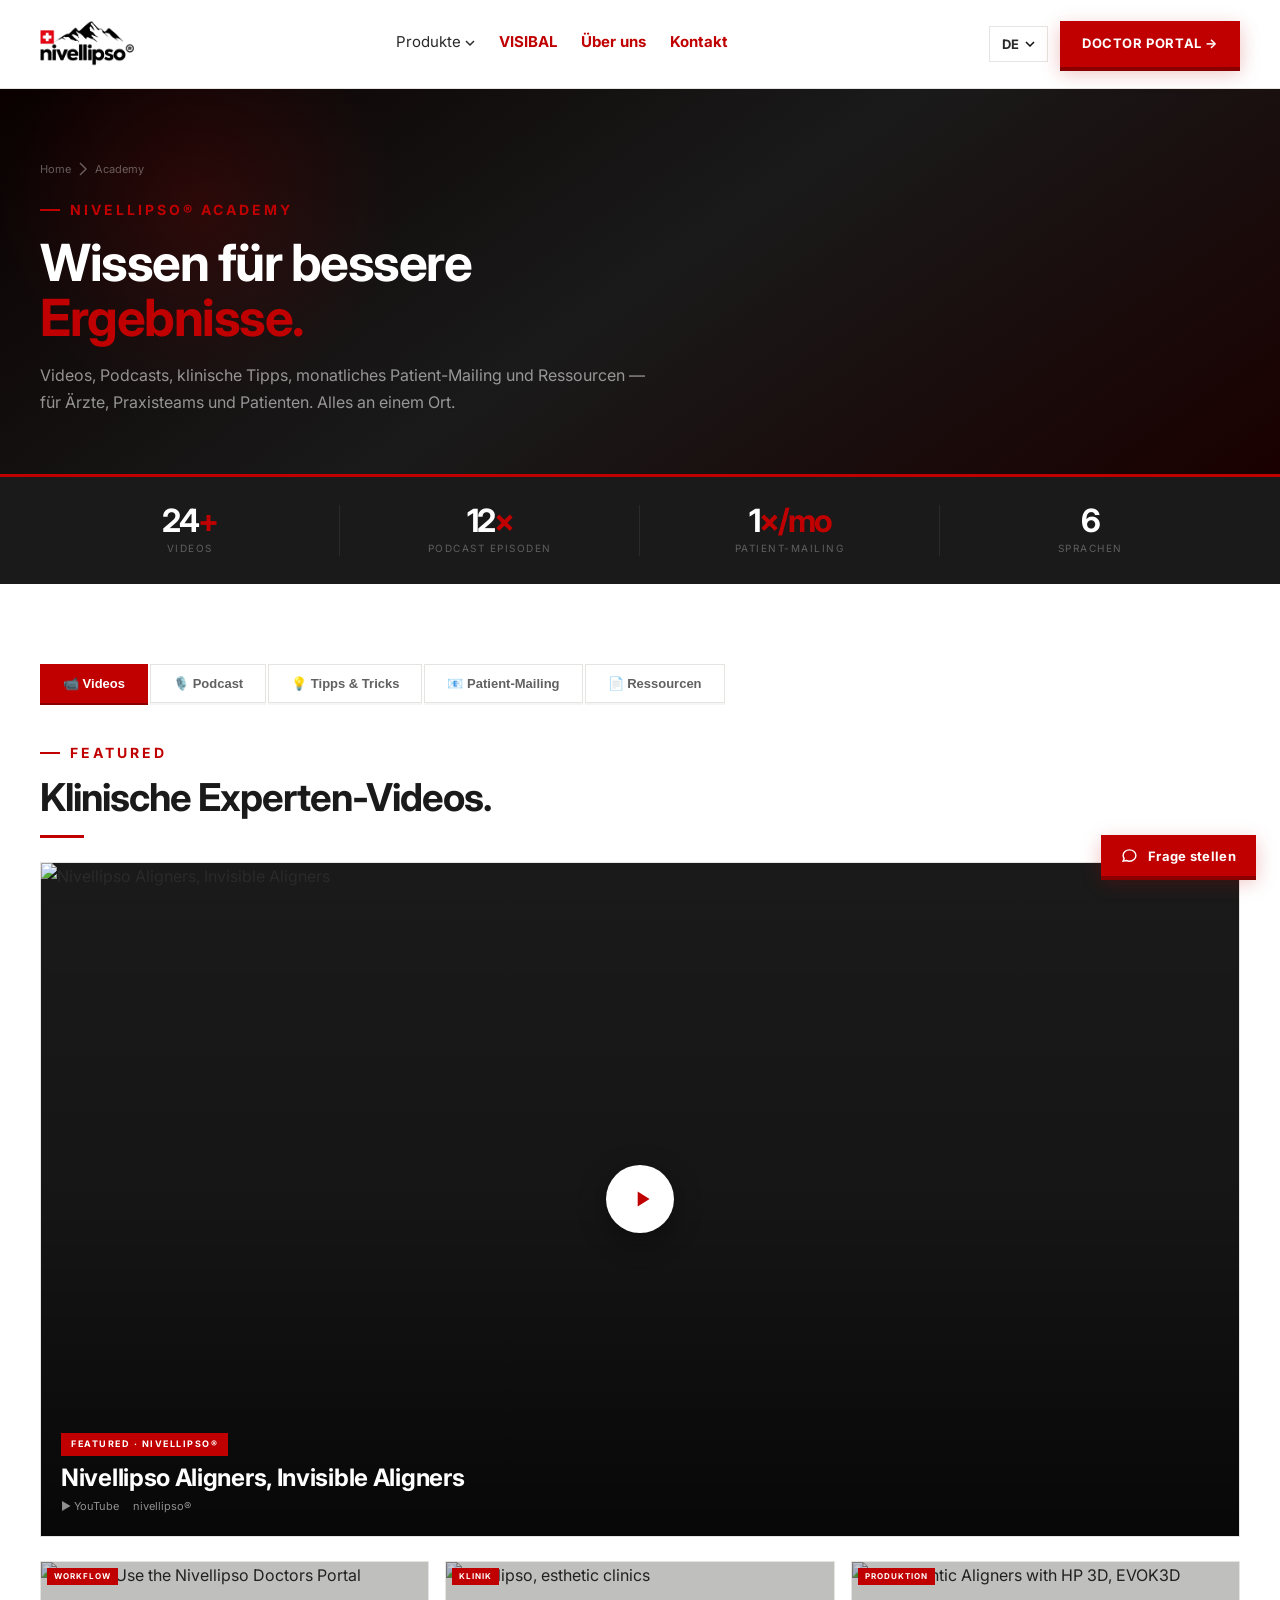
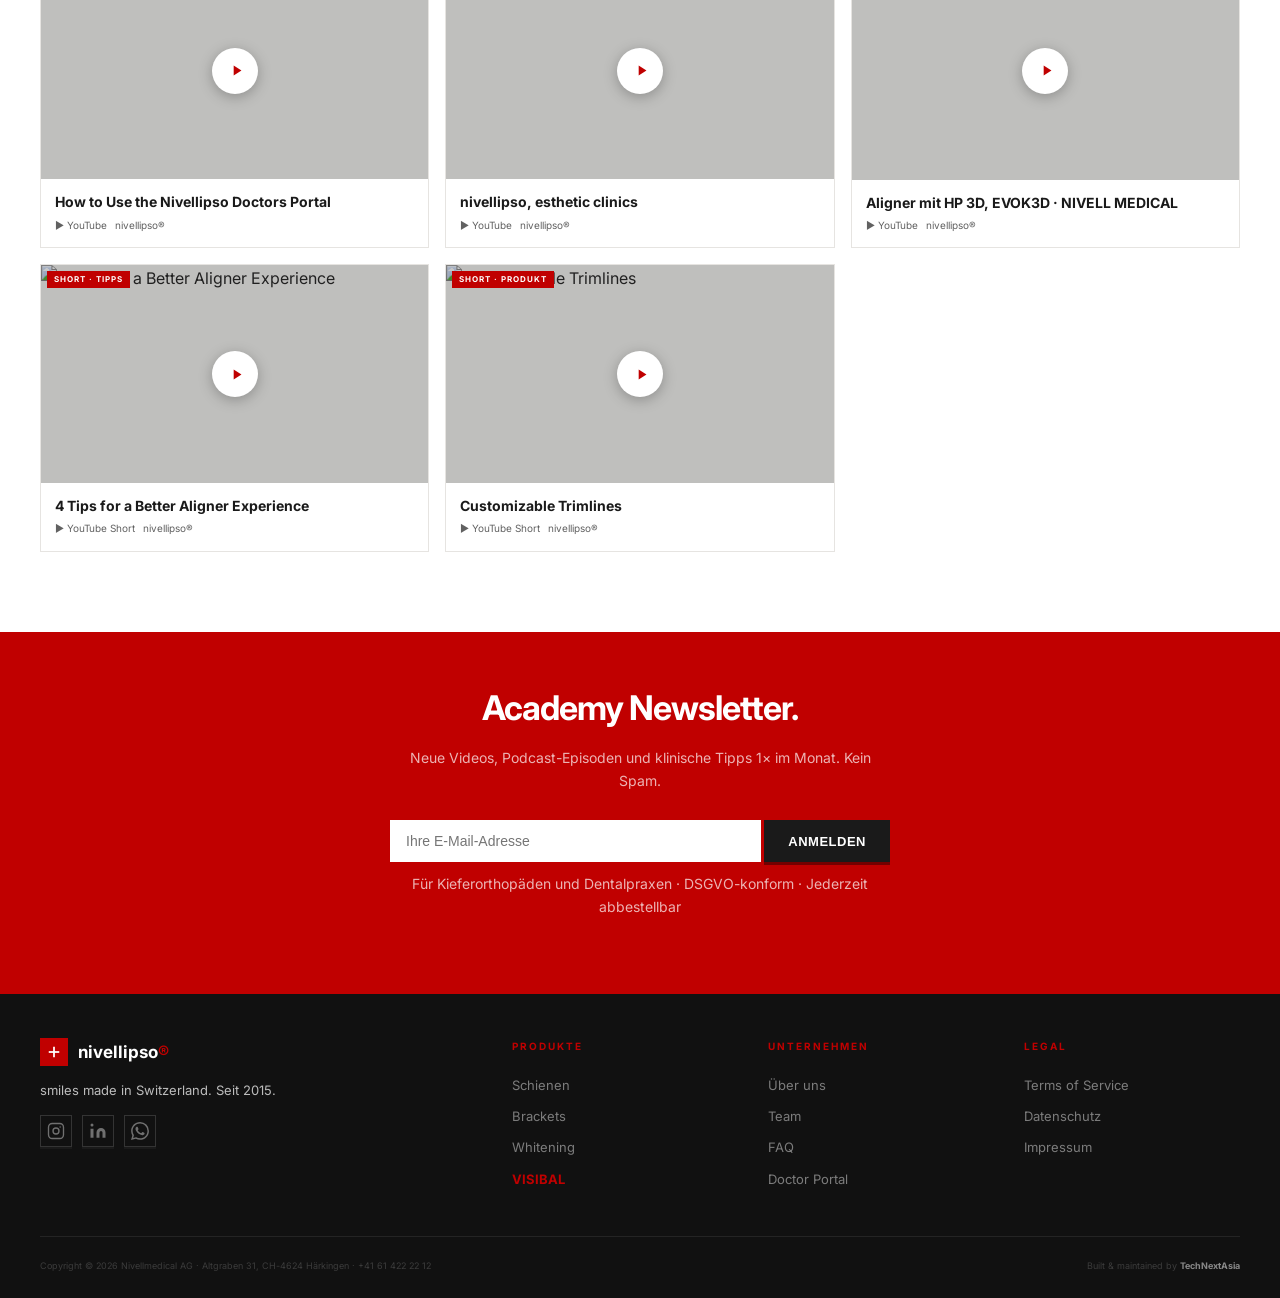
==== academy/index.html @ 34eed428 "Remove flag emojis from lang switcher (render as DE/GB text on Windows/Android) - Hide #lFlag global" ====
﻿<!DOCTYPE html>

<html lang="de">
<head>
<meta charset="utf-8"/>
<meta content="width=device-width, initial-scale=1.0" name="viewport"/>
<title data-i18n="page_title_academy">nivellipso® Academy, Wissen für bessere Ergebnisse</title>
<meta content="nivellipso® Academy, Videos, Podcasts und klinische Tipps für KFO-Ärzte. Wissen für bessere Behandlungsergebnisse." name="description"/>
<meta content="nivellipso® Academy, Wissen für bessere Ergebnisse" property="og:title"/>
<meta content="nivellipso® Academy, Videos, Podcasts und klinische Tipps für KFO-Ärzte. Wissen für bessere Behandlungsergebnisse." property="og:description"/>
<meta content="website" property="og:type"/>
<meta content="https://www.nivellipso.com/academy/" property="og:url"/>
<link href="https://fonts.googleapis.com/css2?family=Inter:wght@400;500;600;700;800&display=swap" rel="stylesheet"/>
<link href="../assets/css/nivell-design.css?v=20260601" rel="stylesheet"/>
<style>
.academy-hero-bg{background:linear-gradient(145deg,#0a0000 0%,var(--black) 50%,#1a0000 100%);position:relative;}
.academy-hero-bg::before{content:'';position:absolute;top:-80px;right:-80px;width:400px;height:400px;background:radial-gradient(circle,rgba(192,0,0,.16) 0%,transparent 70%);pointer-events:none;}
.academy-hero-bg::after{content:'';position:absolute;bottom:0;left:0;right:0;height:3px;background:var(--red);}
.cat-tabs{display:flex;gap:2px;margin-bottom:36px;overflow-x:auto;-webkit-overflow-scrolling:touch;scrollbar-width:none;padding-bottom:2px;}
.cat-tabs::-webkit-scrollbar{display:none;}
.cat-tab{padding:11px 22px;font-size:13px;font-weight:700;background:white;border:1px solid var(--border);cursor:pointer;color:var(--grey);font-family:Arial,sans-serif;white-space:nowrap;box-shadow:0 2px 0 rgba(0,0,0,.04);flex-shrink:0;transition:all .15s;}
.cat-tab.active{background:var(--red);color:white;border-color:var(--red);box-shadow:0 3px 0 var(--red-dark);}
.cat-tab:hover:not(.active){border-color:var(--red);color:var(--red);transform:translateY(-1px);}
.featured-video{position:relative;background:var(--black);aspect-ratio:16/9;overflow:hidden;cursor:pointer;border:1px solid var(--border);margin-bottom:24px;}
.featured-video img{width:100%;height:100%;object-fit:cover;transition:transform .4s;}
.featured-video:hover img{transform:scale(1.03);}
.featured-overlay{position:absolute;inset:0;background:linear-gradient(0deg,rgba(0,0,0,.72) 0%,rgba(0,0,0,.18) 50%,transparent 100%);display:flex;align-items:center;justify-content:center;transition:background .2s;}
.featured-video:hover .featured-overlay{background:linear-gradient(0deg,rgba(0,0,0,.78) 0%,rgba(192,0,0,.18) 50%,transparent 100%);}
.featured-play-btn{width:68px;height:68px;background:white;border-radius:50%;display:flex;align-items:center;justify-content:center;box-shadow:0 8px 28px rgba(0,0,0,.38);transition:transform .2s;}
.featured-video:hover .featured-play-btn{transform:scale(1.1);}
.featured-play-btn svg{width:26px;height:26px;color:var(--red);margin-left:4px;}
.featured-meta{position:absolute;bottom:20px;left:20px;right:20px;}
.featured-tag{display:inline-block;background:var(--red);color:white;font-size:9px;font-weight:700;letter-spacing:1.5px;text-transform:uppercase;padding:4px 10px;margin-bottom:8px;}
.featured-title{font-size:clamp(15px,2.5vw,24px);font-weight:700;color:white;line-height:1.2;letter-spacing:-.3px;}
.featured-info{font-size:11px;color:rgba(255,255,255,.55);margin-top:5px;display:flex;gap:14px;flex-wrap:wrap;}
.video-grid{display:grid;grid-template-columns:repeat(3,1fr);gap:16px;}
.video-card{background:white;border:1px solid var(--border);overflow:hidden;cursor:pointer;transition:transform .2s,box-shadow .2s;display:block;text-decoration:none;color:inherit;}
.video-card:hover{transform:translateY(-4px);box-shadow:var(--shadow-lg);}
.video-thumb{position:relative;background:var(--bg);aspect-ratio:16/9;overflow:hidden;display:flex;align-items:center;justify-content:center;}
.video-thumb img{width:100%;height:100%;object-fit:cover;position:absolute;inset:0;transition:transform .3s;}
.video-card:hover .video-thumb img{transform:scale(1.04);}
.vplay-wrap{position:absolute;inset:0;display:flex;align-items:center;justify-content:center;background:rgba(0,0,0,.22);transition:background .2s;}
.video-card:hover .vplay-wrap{background:rgba(192,0,0,.52);}
.vplay-btn{width:46px;height:46px;background:white;border-radius:50%;display:flex;align-items:center;justify-content:center;box-shadow:0 3px 14px rgba(0,0,0,.26);transition:transform .2s;}
.video-card:hover .vplay-btn{transform:scale(1.1);}
.vplay-btn svg{width:17px;height:17px;color:var(--red);margin-left:3px;}
.vduration{position:absolute;bottom:6px;right:6px;background:rgba(0,0,0,.7);color:white;font-size:9px;font-weight:700;padding:2px 6px;}
.vcat{position:absolute;top:6px;left:6px;background:var(--red);color:white;font-size:8px;font-weight:700;letter-spacing:1px;text-transform:uppercase;padding:2px 7px;}
.vbody{padding:14px;}
.vtitle{font-size:14px;font-weight:700;color:var(--black);margin-bottom:5px;line-height:1.3;}
.vmeta{font-size:10px;color:var(--grey);display:flex;gap:8px;flex-wrap:wrap;}
.podcast-list{display:flex;flex-direction:column;gap:2px;}
.podcast-feat{background:var(--black);padding:24px 28px;display:grid;grid-template-columns:90px 1fr;gap:20px;align-items:center;margin-bottom:3px;}
.podcast-feat img{width:90px;height:90px;object-fit:cover;border-radius:4px;}
.pf-label{font-size:8px;font-weight:700;letter-spacing:2px;color:var(--red);text-transform:uppercase;margin-bottom:5px;}
.pf-title{font-size:18px;font-weight:700;color:white;letter-spacing:-.3px;margin-bottom:6px;}
.pf-desc{font-size:12px;color:rgba(255,255,255,.48);line-height:1.55;}
.pf-btns{display:flex;gap:8px;margin-top:14px;flex-wrap:wrap;}
.pf-btn{display:inline-flex;align-items:center;gap:6px;background:rgba(255,255,255,.08);color:white;padding:7px 13px;font-size:11px;font-weight:700;text-decoration:none;border:1px solid rgba(255,255,255,.12);transition:all .2s;}
.pf-btn:hover{background:rgba(255,255,255,.16);}
.pf-btn svg{width:14px;height:14px;}
.podcast-ep{background:white;border:1px solid var(--border);padding:16px 20px;display:flex;gap:12px;align-items:center;transition:border-color .2s,transform .15s;cursor:pointer;}
.podcast-ep:hover{border-color:var(--red);transform:translateX(3px);}
.ep-num{font-size:24px;font-weight:700;color:var(--red);opacity:.12;letter-spacing:-1.5px;line-height:1;min-width:36px;}
.ep-play{width:38px;height:38px;background:var(--red);border-radius:50%;display:flex;align-items:center;justify-content:center;flex-shrink:0;box-shadow:0 3px 0 var(--red-dark);transition:transform .15s;}
.podcast-ep:hover .ep-play{transform:scale(1.08);}
.ep-play svg{width:14px;height:14px;color:white;margin-left:2px;}
.ep-info{flex:1;}
.ep-title{font-size:14px;font-weight:700;color:var(--black);margin-bottom:3px;}
.ep-desc{font-size:12px;color:var(--grey);line-height:1.45;}
.ep-meta{font-size:10px;color:var(--grey);margin-top:4px;display:flex;gap:8px;}
.ep-dur{font-size:11px;font-weight:700;color:var(--red);flex-shrink:0;}
.tips-grid{display:grid;grid-template-columns:repeat(3,1fr);gap:14px;}
.tip-card{background:white;border:1px solid var(--border);padding:20px;border-top:3px solid var(--red);transition:transform .2s,box-shadow .2s;}
.tip-card:hover{transform:translateY(-3px);box-shadow:var(--shadow);}
.tip-ico-wrap{width:40px;height:40px;background:var(--red-light);border-radius:50%;display:flex;align-items:center;justify-content:center;margin-bottom:14px;transition:transform .2s,background .2s;}
.tip-ico-wrap svg{width:18px;height:18px;color:var(--red);}
.tip-card:hover .tip-ico-wrap{background:var(--red);transform:rotate(8deg) scale(1.12);}
.tip-card:hover .tip-ico-wrap svg{color:white;}
.mailing-hero{background:linear-gradient(135deg,var(--red-light),white);border:1px solid #fdd;border-left:5px solid var(--red);padding:32px 36px;margin-bottom:28px;}
.mailing-grid{display:grid;grid-template-columns:repeat(3,1fr);gap:14px;}
.mail-card{background:white;border:1px solid var(--border);padding:20px;border-top:3px solid var(--red);transition:transform .2s,box-shadow .2s;}
.mail-card:hover{transform:translateY(-3px);box-shadow:var(--shadow);}
.mail-month{font-size:26px;font-weight:700;color:var(--red);opacity:.14;letter-spacing:-1px;line-height:1;margin-bottom:8px;}
.mail-topic{font-size:14px;font-weight:700;color:var(--black);margin-bottom:5px;}
.mail-desc{font-size:12px;color:var(--grey);line-height:1.6;}
.newsletter-sec{background:var(--red);padding:48px 40px;text-align:center;}
.newsletter-sec h2{font-size:clamp(20px,3vw,34px);font-weight:700;color:white;letter-spacing:-1px;margin-bottom:10px;}
.newsletter-sec p{font-size:14px;color:rgba(255,255,255,.7);margin-bottom:28px;max-width:480px;margin-left:auto;margin-right:auto;}
.nl-form{display:flex;gap:3px;max-width:500px;margin:0 auto;flex-wrap:wrap;justify-content:center;}
.nl-input{flex:1;min-width:240px;padding:13px 16px;border:none;font-family:Arial,sans-serif;font-size:14px;outline:none;}
.nl-btn{background:var(--black);color:white;padding:13px 24px;font-size:13px;font-weight:700;border:none;cursor:pointer;font-family:Arial,sans-serif;letter-spacing:.5px;text-transform:uppercase;box-shadow:0 3px 0 rgba(0,0,0,.4);transition:transform .12s,box-shadow .12s;}
.nl-btn:hover{transform:translateY(2px);box-shadow:0 1px 0 rgba(0,0,0,.4);}
.nl-note{font-size:10px;color:rgba(255,255,255,.45);margin-top:10px;}
.coming-soon-badge{display:inline-flex;align-items:center;gap:5px;background:rgba(192,0,0,.1);border:1px solid rgba(192,0,0,.2);color:var(--red);font-size:9px;font-weight:700;letter-spacing:1.5px;text-transform:uppercase;padding:3px 10px;}
.coming-soon-badge::before{content:'';width:5px;height:5px;background:var(--red);border-radius:50%;animation:pulse-ring 2s ease-out infinite;}
.stat-strip{background:var(--black);padding:28px 40px;}
.stat-strip-inner{max-width:var(--max-w);margin:0 auto;display:grid;grid-template-columns:repeat(4,1fr);}
.ss{padding:0 28px;border-right:1px solid rgba(255,255,255,.07);text-align:center;}
.ss:last-child{border-right:none;}
.ss-n{font-size:32px;font-weight:700;color:white;letter-spacing:-2px;line-height:1;}
.ss-n em{font-style:normal;color:var(--red);}
.ss-l{font-size:10px;color:rgba(255,255,255,.3);text-transform:uppercase;letter-spacing:1.5px;margin-top:3px;}
@media(max-width:768px){
 .video-grid{grid-template-columns:1fr;}
 .tips-grid{grid-template-columns:1fr 1fr;}
 .mailing-grid{grid-template-columns:1fr 1fr;}
 .podcast-feat{grid-template-columns:1fr;}
 .podcast-feat img{width:70px;height:70px;}
 .nl-form{flex-direction:column;}
 .nl-input{min-width:100%;}
 .nl-btn{width:100%;}
 .stat-strip-inner{grid-template-columns:1fr 1fr;gap:12px;}
 .ss{border-right:none;padding:10px 0;}
 .stat-strip{padding:20px;}
 .newsletter-sec{padding:36px 20px;}
 .mailing-hero{padding:20px;}
}
@media(max-width:480px){
 .tips-grid{grid-template-columns:1fr;}
 .mailing-grid{grid-template-columns:1fr;}
 .ep-num{display:none;}
}

/* ══ MOBILE (640px) ═══════════════════════════════════════════════════ */
@media(max-width:640px){
  .n-rec-banner{flex-direction:column;gap:8px;padding:18px 20px;}
  .phase-content{padding:16px 18px;}
  .phase-name{font-size:16px;}
}

/* ── CHAT BUTTON MOBILE — consistent circle across all pages ── */
@media(max-width:768px){
  .chat-toggle{position:fixed;right:16px !important;bottom:16px !important;padding:0 !important;width:54px !important;height:54px !important;border-radius:50% !important;justify-content:center !important;gap:0 !important;font-size:0 !important;box-shadow:0 4px 16px rgba(192,0,0,.45) !important;}
  .chat-toggle .c-label,.chat-toggle .c-close{display:none !important;}
  .chat-toggle .c-icon{width:24px !important;height:24px !important;display:block !important;}
}
</style>
</head>
<body>
<nav class="n-nav" id="mainNav">
<div class="n-nav-inner">
<a class="n-logo" href="../">
<img src="../assets/images/logo_black.png" alt="nivellipso®" style="height:46px;width:auto;display:block;">
</a>
<ul class="n-links">
<li class="n-dropdown">
<a class="n-dropdown-trigger" href="#"><span data-i18n="n_prod">Produkte</span> <svg class="n-drop-chevron" fill="none" viewBox="0 0 10 6" width="10" height="6"><path d="M1 1l4 4 4-4" stroke="currentColor" stroke-width="1.5"/></svg></a>
<div class="n-dropdown-menu">
<a href="../aligner/" data-i18n="n_align">Schienen</a>
<a href="../brackets/" data-i18n="n_brack">Brackets</a>
<a href="../whitening/" data-i18n="n_white">Whitening</a>
</div>
</li>
<li><a href="../visibal/" style="color:var(--red);font-weight:700;">VISIBAL</a></li>
<li><a href="../#about" data-i18n="n_about">Über uns</a></li>
<li><a href="../#contact-form" data-i18n="n_con">Kontakt</a></li>
</ul>
<div style="display:flex;align-items:center;gap:12px;">
<button class="lang-btn" id="langBtn" aria-label="Sprache wählen">
<span id="lFlag"></span><span id="lCode">DE</span>
<svg viewBox="0 0 10 6" fill="none" width="10" height="6"><path d="M1 1l4 4 4-4" stroke="#111" stroke-width="1.5"/></svg>
<div class="lang-dropdown">
<div class="lang-opt active" data-lang="de" onclick="setNivellLang('de',window.T);updateLangUI('de',this)">Deutsch</div>
<div class="lang-opt" data-lang="en" onclick="setNivellLang('en',window.T);updateLangUI('en',this)">English</div>
</div>
</button>
<a class="btn-3d" href="https://nivellonlign.com/" style="font-size:13px;padding:12px 22px;" target="_blank" data-i18n="n_portal">Doctor Portal →</a>
<button class="n-hamburger" id="hamburger" aria-label="Navigation öffnen" aria-expanded="false" onclick="toggleMenu()"><span></span><span></span><span></span></button>
</div>
</div>
<div class="n-mobile-menu" id="mobileMenu">
<ul>
<li><span class="n-mob-section" data-i18n="n_prod">Produkte</span></li>
<li class="n-mob-sub"><a href="../aligner/" data-i18n="n_align">Schienen</a></li>
<li class="n-mob-sub"><a href="../brackets/" data-i18n="n_brack">Brackets</a></li>
<li class="n-mob-sub"><a href="../whitening/" data-i18n="n_white">Whitening</a></li>
<li><a href="../visibal/" style="color:var(--red);font-weight:700;">VISIBAL</a></li>
<li><a href="../#about" data-i18n="n_about">Über uns</a></li>
<li><a href="../#contact-form" data-i18n="n_con">Kontakt</a></li>
</ul>
<a href="https://nivellonlign.com/" target="_blank" class="n-mobile-cta" data-i18n="n_portal">Doctor Portal →</a>
</div>
</nav>
<div class="n-page-hero academy-hero-bg">
<div class="n-page-hero-inner">
<div class="n-breadcrumb"><a data-i18n="n_home" href="../">Home</a> <svg fill="none" height="14" viewbox="0 0 8 14" width="8"><path d="M1 1l6 6-6 6" stroke="currentColor" stroke-width="1.5"></path></svg> <span data-i18n="ac_e4">Academy</span></div>
<div class="t-label" data-i18n="ac_e1" style="color:var(--red);">nivellipso® Academy</div>
<h1 class="n-page-h1" data-i18n="ac_1">Wissen für bessere<br/><em>Ergebnisse.</em></h1>
<p class="n-page-sub" data-i18n="ac_2">Videos, Podcasts, klinische Tipps, monatliches Patient-Mailing und Ressourcen, für Ärzte, Praxisteams und Patienten. Alles an einem Ort.</p>
</div>
</div>
<div class="stat-strip">
<div class="stat-strip-inner">
<div class="ss"><div class="ss-n" data-i18n="ac_e5">24<em>+</em></div><div class="ss-l" data-i18n="ac_e6">Videos</div></div>
<div class="ss"><div class="ss-n" data-i18n="ac_e7">12<em>×</em></div><div class="ss-l" data-i18n="ac_e8">Podcast Episoden</div></div>
<div class="ss"><div class="ss-n" data-i18n="ac_e9">1<em>×/mo</em></div><div class="ss-l" data-i18n="ac_e10">Patient-Mailing</div></div>
<div class="ss"><div class="ss-n">6<em></em></div><div class="ss-l" data-i18n="ac_e11">Sprachen</div></div>
</div>
</div>
<section class="n-sec" id="content">
<div class="n-sec-inner">
<div class="cat-tabs n-fade">
<button class="cat-tab active" data-i18n="ac_3" onclick="showCat('videos',this)">📹 Videos</button>
<button class="cat-tab" data-i18n="ac_4" onclick="showCat('podcasts',this)">🎙️ Podcast</button>
<button class="cat-tab" data-i18n="ac_5" onclick="showCat('tips',this)">💡 Tipps &amp; Tricks</button>
<button class="cat-tab" data-i18n="ac_6" onclick="showCat('mailing',this)">📧 Patient-Mailing</button>
<button class="cat-tab" data-i18n="ac_7" onclick="showCat('resources',this)">📄 Ressourcen</button>
</div>
<!-- VIDEOS -->
<div id="cat-videos">
<div class="n-fade"><div class="t-label" data-i18n="ac_e14">Featured</div><h2 class="t-h2" data-i18n="ac_8">Klinische Experten-Videos.</h2><div class="t-rule"></div></div>
<div class="featured-video n-fade" onclick="loadYT(this,'t_gj4lVTbyU')" style="cursor:pointer;">
<img alt="Nivellipso Aligners, Invisible Aligners" decoding="async" loading="lazy" onerror="this.onerror=null;this.src='https://i.ytimg.com/vi/t_gj4lVTbyU/hqdefault.jpg'" src="https://i.ytimg.com/vi/t_gj4lVTbyU/maxresdefault.jpg"/>
<div class="featured-overlay"><div class="featured-play-btn"><svg fill="var(--red)" stroke="none" viewbox="0 0 24 24"><path d="M8 5v14l11-7z"></path></svg></div></div>
<div class="featured-meta">
<div class="featured-tag">Featured · nivellipso®</div>
<div class="featured-title">Nivellipso Aligners, Invisible Aligners</div>
<div class="featured-info"><span>▶ YouTube</span><span>nivellipso®</span></div>
</div>
</div>
<div class="video-grid n-fade">
<div class="video-card" onclick="loadYT(this,'gRkuq5HoYu0')" style="cursor:pointer;"><div class="video-thumb"><img alt="How to Use the Nivellipso Doctors Portal" loading="lazy" src="https://i.ytimg.com/vi/gRkuq5HoYu0/hqdefault.jpg"/><div class="vplay-wrap"><div class="vplay-btn"><svg fill="var(--red)" stroke="none" viewbox="0 0 24 24"><path d="M8 5v14l11-7z"></path></svg></div></div><div class="vcat">Workflow</div></div><div class="vbody"><div class="vtitle">How to Use the Nivellipso Doctors Portal</div><div class="vmeta"><span>▶ YouTube</span><span>nivellipso®</span></div></div></div>
<div class="video-card" onclick="loadYT(this,'pzxlAGN9UUM')" style="cursor:pointer;"><div class="video-thumb"><img alt="nivellipso, esthetic clinics" loading="lazy" src="https://i.ytimg.com/vi/pzxlAGN9UUM/hqdefault.jpg"/><div class="vplay-wrap"><div class="vplay-btn"><svg fill="var(--red)" stroke="none" viewbox="0 0 24 24"><path d="M8 5v14l11-7z"></path></svg></div></div><div class="vcat">Klinik</div></div><div class="vbody"><div class="vtitle">nivellipso, esthetic clinics</div><div class="vmeta"><span>▶ YouTube</span><span>nivellipso®</span></div></div></div>
<div class="video-card" onclick="loadYT(this,'UPa3oZOGRTI')" style="cursor:pointer;"><div class="video-thumb"><img alt="Orthodontic Aligners with HP 3D, EVOK3D" loading="lazy" src="https://i.ytimg.com/vi/UPa3oZOGRTI/hqdefault.jpg"/><div class="vplay-wrap"><div class="vplay-btn"><svg fill="var(--red)" stroke="none" viewbox="0 0 24 24"><path d="M8 5v14l11-7z"></path></svg></div></div><div class="vcat">Produktion</div></div><div class="vbody"><div class="vtitle">Aligner mit HP 3D, EVOK3D · NIVELL MEDICAL</div><div class="vmeta"><span>▶ YouTube</span><span>nivellipso®</span></div></div></div>
<div class="video-card" onclick="loadYT(this,'nlRWiMglLAE')" style="cursor:pointer;"><div class="video-thumb"><img alt="4 Tips for a Better Aligner Experience" loading="lazy" src="https://i.ytimg.com/vi/nlRWiMglLAE/hqdefault.jpg"/><div class="vplay-wrap"><div class="vplay-btn"><svg fill="var(--red)" stroke="none" viewbox="0 0 24 24"><path d="M8 5v14l11-7z"></path></svg></div></div><div class="vcat">Short · Tipps</div></div><div class="vbody"><div class="vtitle">4 Tips for a Better Aligner Experience</div><div class="vmeta"><span>▶ YouTube Short</span><span>nivellipso®</span></div></div></div>
<div class="video-card" onclick="loadYT(this,'MwYlGjxVeEs')" style="cursor:pointer;"><div class="video-thumb"><img alt="Customizable Trimlines" loading="lazy" src="https://i.ytimg.com/vi/MwYlGjxVeEs/hqdefault.jpg"/><div class="vplay-wrap"><div class="vplay-btn"><svg fill="var(--red)" stroke="none" viewbox="0 0 24 24"><path d="M8 5v14l11-7z"></path></svg></div></div><div class="vcat">Short · Produkt</div></div><div class="vbody"><div class="vtitle">Customizable Trimlines</div><div class="vmeta"><span>▶ YouTube Short</span><span>nivellipso®</span></div></div></div>
</div>
</div>
<!-- PODCASTS -->
<div id="cat-podcasts" style="display:none;">
<div class="n-fade"><div class="t-label" data-i18n="ac_e15">Podcast</div><h2 class="t-h2" data-i18n="ac_9">nivellipso® Podcast.<br/>Klinisches Wissen. Unterwegs.</h2><div class="t-rule"></div></div>
<div class="podcast-feat n-fade">
<div style="width:130px;height:130px;flex-shrink:0;background:linear-gradient(135deg,#c00000,#7a0000);border-radius:8px;display:flex;align-items:center;justify-content:center;"><span style="font-size:46px;">🎙️</span></div>
<div style="flex:1;min-width:0;">
<div class="pf-label">Folge 02 · Strategie</div>
<div class="pf-title">Nivellipsos Strategie gegen die US-Giganten</div>
<div class="pf-desc">Wie eine Schweizer Aligner-Manufaktur den Markt der grossen US-Anbieter angreift, Positionierung, Differenzierung und der konkrete Mehrwert für die Praxis.</div>
<audio controls preload="none" style="width:100%;margin-top:12px;"><source src="../assets/audio/podcast-us-giganten.m4a" type="audio/mp4"/>Ihr Browser unterstützt kein Audio.</audio>
<div class="pf-btns" style="display:none;">
<a class="pf-btn" href="#"><svg fill="white" height="14" viewbox="0 0 24 24" width="14"><path d="M12 1a11 11 0 100 22A11 11 0 0012 1zm-2 5v8l6-4-6-4z"></path></svg> Spotify</a>
<a class="pf-btn" href="#"><svg fill="white" height="14" viewbox="0 0 24 24" width="14"><path d="M18.71 19.5c-.83 1.24-1.71 2.45-3.05 2.47-1.34.03-1.77-.79-3.29-.79-1.53 0-2 .77-3.27.82-1.31.05-2.3-1.32-3.14-2.53C4.25 17 2.94 12.45 4.7 9.39c.87-1.52 2.43-2.48 4.12-2.51 1.28-.02 2.5.87 3.29.87.78 0 2.26-1.07 3.8-.91.65.03 2.47.26 3.64 1.98-.09.06-2.17 1.28-2.15 3.81.03 3.02 2.65 4.03 2.68 4.04z"></path></svg> Apple</a>
<a class="pf-btn" href="#"><svg fill="white" height="14" viewbox="0 0 24 24" width="14"><path d="M12 2C6.48 2 2 6.48 2 12s4.48 10 10 10 10-4.48 10-10S17.52 2 12 2zm-2 14.5v-9l6 4.5-6 4.5z"></path></svg> YouTube</a>
</div>
</div>
</div>
<div class="podcast-list n-fade">
<div class="podcast-ep" style="flex-wrap:wrap;align-items:center;"><div class="ep-num">01</div><div class="ep-info"><div class="ep-title">Nivellipsos trojanisches Pferd für Zahnarztpraxen</div><div class="ep-desc">Wie nivellipso® über die Partnerschaft mit der Praxis in den Markt kommt, der strategische Ansatz, einfach erklärt.</div></div><audio controls preload="none" style="width:100%;flex:1 0 100%;margin-top:10px;"><source src="../assets/audio/podcast-trojanisches-pferd.m4a" type="audio/mp4"/>Ihr Browser unterstützt kein Audio.</audio></div>
</div>
</div>
<!-- TIPS -->
<div id="cat-tips" style="display:none;">
<div class="n-fade"><div class="t-label" data-i18n="ac_e16">Tipps &amp; Tricks</div><h2 class="t-h2" data-i18n="ac_10">Klinische Shortcuts.<br/>Für den Alltag.</h2><div class="t-rule"></div><p class="t-lead" data-i18n="ac_11" style="margin-bottom:28px;">Praxiserprobte Tipps von erfahrenen Kieferorthopäden, direkt anwendbar, klinisch validiert.</p></div>
<div class="tips-grid n-fade">
<div class="tip-card"><div class="tip-ico-wrap"><svg fill="none" stroke="currentColor" stroke-width="2" viewbox="0 0 24 24"><path d="M12 8v4l3 3m6-3a9 9 0 11-18 0 9 9 0 0118 0z"></path></svg></div><div data-i18n="ac_e29" style="font-size:16px;font-weight:700;color:var(--black);margin-bottom:8px;">22-Stunden-Regel</div><p data-i18n="ac_12" style="font-size:13px;color:var(--grey);line-height:1.7;">Unter 20h/Tag verliert der Aligner biomechanische Wirksamkeit. Kommunizieren Sie 22h als medizinische Notwendigkeit, nicht als Empfehlung.</p></div>
<div class="tip-card"><div class="tip-ico-wrap"><svg fill="none" stroke="currentColor" stroke-width="2" viewbox="0 0 24 24"><path d="M13 16h-1v-4h-1m1-4h.01M21 12a9 9 0 11-18 0 9 9 0 0118 0z"></path></svg></div><div data-i18n="ac_e30" style="font-size:16px;font-weight:700;color:var(--black);margin-bottom:8px;">SOFT-Phase richtig erklären</div><p data-i18n="ac_13" style="font-size:13px;color:var(--grey);line-height:1.7;">Die SOFT-Phase ist nicht schwächer, sie ist für Gewebeanpassung optimiert. Fehlender Druck = korrekter Beginn, kein Fehler.</p></div>
<div class="tip-card"><div class="tip-ico-wrap"><svg fill="none" stroke="currentColor" stroke-width="2" viewbox="0 0 24 24"><path d="M9 12l2 2 4-4m6 2a9 9 0 11-18 0 9 9 0 0118 0z"></path></svg></div><div data-i18n="ac_e31" style="font-size:16px;font-weight:700;color:var(--black);margin-bottom:8px;">Freigabe vor Produktion</div><p data-i18n="ac_14" style="font-size:13px;color:var(--grey);line-height:1.7;">Niemals ohne Freigabe produzieren. Nutzen Sie die Stufenvisualisierung im Portal, Patient Buy-in vor Behandlung verdoppelt die Compliance.</p></div>
<div class="tip-card"><div class="tip-ico-wrap"><svg fill="none" stroke="currentColor" stroke-width="2" viewbox="0 0 24 24"><path d="M3 9a2 2 0 012-2h.93a2 2 0 001.664-.89l.812-1.22A2 2 0 0110.07 4h3.86a2 2 0 011.664.89l.812 1.22A2 2 0 0018.07 7H19a2 2 0 012 2v9a2 2 0 01-2 2H5a2 2 0 01-2-2V9z"></path></svg></div><div data-i18n="ac_e32" style="font-size:16px;font-weight:700;color:var(--black);margin-bottom:8px;">Foto-Dokumentation</div><p data-i18n="ac_15" style="font-size:13px;color:var(--grey);line-height:1.7;">Standard: Frontal, lateral, okklusal. VISIBAL führt Patienten durch das Protokoll automatisch. Die Timeline ist klinisch und motivational wertvoll.</p></div>
<div class="tip-card"><div class="tip-ico-wrap"><svg fill="none" stroke="currentColor" stroke-width="2" viewbox="0 0 24 24"><path d="M8 12h.01M12 12h.01M16 12h.01M21 12c0 4.418-4.03 8-9 8a9.863 9.863 0 01-4.255-.949L3 20l1.395-3.72C3.512 15.042 3 13.574 3 12c0-4.418 4.03-8 9-8s9 3.582 9 8z"></path></svg></div><div data-i18n="ac_e33" style="font-size:16px;font-weight:700;color:var(--black);margin-bottom:8px;">Proaktive Intervention</div><p data-i18n="ac_16" style="font-size:13px;color:var(--grey);line-height:1.7;">Kontaktieren Sie Patienten nach Stufe 3, wenn VISIBAL Compliance-Abfall signalisiert. Frühe Intervention verhindert Stagnation.</p></div>
<div class="tip-card"><div class="tip-ico-wrap"><svg fill="none" stroke="currentColor" stroke-width="2" viewbox="0 0 24 24"><path d="M11.049 2.927c.3-.921 1.603-.921 1.902 0l1.519 4.674a1 1 0 00.95.69h4.915c.969 0 1.371 1.24.588 1.81l-3.976 2.888a1 1 0 00-.363 1.118l1.518 4.674c.3.922-.755 1.688-1.538 1.118l-3.976-2.888a1 1 0 00-1.176 0l-3.976 2.888c-.783.57-1.838-.197-1.538-1.118l1.518-4.674a1 1 0 00-.363-1.118l-3.976-2.888c-.784-.57-.38-1.81.588-1.81h4.914a1 1 0 00.951-.69l1.519-4.674z"></path></svg></div><div data-i18n="ac_e34" style="font-size:16px;font-weight:700;color:var(--black);margin-bottom:8px;">Meilenstein-Motivation</div><p data-i18n="ac_17" style="font-size:13px;color:var(--grey);line-height:1.7;">Feiern Sie Phasen-Abschlüsse mit dem Patienten. „Sie sind in Phase 2", Mini-Milestones erhöhen die emotionale Bindung messbar.</p></div>
</div>
</div>
<!-- MAILING -->
<div id="cat-mailing" style="display:none;">
<div class="n-fade"><div class="t-label" data-i18n="ac_e17">Patient-Mailing</div><h2 class="t-h2" data-i18n="ac_18">1× im Monat.<br/>Sanft. Klar. Wirksam.</h2><div class="t-rule"></div></div>
<div class="mailing-hero n-fade">
<div style="display:grid;grid-template-columns:auto 1fr;gap:20px;align-items:flex-start;">
<div class="ico-3d anim-bounce"><svg fill="none" stroke="currentColor" stroke-width="2" viewbox="0 0 24 24"><path d="M3 8l7.89 5.26a2 2 0 002.22 0L21 8M5 19h14a2 2 0 002-2V7a2 2 0 00-2-2H5a2 2 0 00-2 2v10a2 2 0 002 2z"></path></svg></div>
<div>
<h3 data-i18n="ac_19" style="font-size:19px;font-weight:700;color:var(--black);margin-bottom:8px;">Das nivellipso® Patient-Mailing-System</h3>
<p data-i18n="ac_20" style="font-size:14px;color:var(--grey);line-height:1.75;">Einmal pro Monat erhalten Ihre Schienen-Patienten automatisch eine phasenbasierte E-Mail, die richtige Botschaft, zum richtigen Zeitpunkt, in ihrer Sprache. Kein Massenversand. Keine generischen Templates. Klinisch abgestimmt.</p>
<div style="display:flex;gap:20px;margin-top:16px;flex-wrap:wrap;">
<span style="font-size:12px;font-weight:700;color:var(--black);display:flex;align-items:center;gap:6px;"><span style="color:var(--red);">✓</span> Automatisch phasenbasiert</span>
<span style="font-size:12px;font-weight:700;color:var(--black);display:flex;align-items:center;gap:6px;"><span style="color:var(--red);">✓</span> 6 Sprachen</span>
<span style="font-size:12px;font-weight:700;color:var(--black);display:flex;align-items:center;gap:6px;"><span style="color:var(--red);">✓</span> DSGVO-konform</span>
<span data-i18n="ac_via_vis" style="font-size:12px;font-weight:700;color:var(--black);display:flex;align-items:center;gap:6px;"><span style="color:var(--red);">✓</span> Via VISIBAL oder E-Mail</span>
</div>
</div>
</div>
</div>
<h3 data-i18n="ac_21" style="font-size:18px;font-weight:700;color:var(--black);margin-bottom:6px;">Jährlicher Inhaltsplan</h3>
<p data-i18n="ac_22" style="font-size:13px;color:var(--grey);margin-bottom:20px;">Abgestimmt auf eine typische 12-Monats-Behandlung. Motivierend, informativ, nie aufdringlich.</p>
<div class="mailing-grid n-fade">
<div class="mail-card"><div class="mail-month">01</div><div class="mail-topic" data-i18n="ac_e35">Willkommen &amp; Start</div><div class="mail-desc" data-i18n="ac_e36">„Ihr erstes Lächeln hat begonnen." Überblick, SOFT-Phase erklärt, VISIBAL-App.</div></div>
<div class="mail-card"><div class="mail-month">02</div><div class="mail-topic" data-i18n="ac_e37">22 Stunden, warum es zählt</div><div class="mail-desc" data-i18n="ac_e38">Sanfte Erinnerung mit Biomechanik-Erklärung. Jede Stunde ohne Schiene verzögert das Ergebnis.</div></div>
<div class="mail-card"><div class="mail-month">03</div><div class="mail-topic" data-i18n="ac_e39">Erster Fortschritt sichtbar</div><div class="mail-desc" data-i18n="ac_e40">Foto-Dokumentation Stufe 1 vs. aktuell. Motivation durch sichtbares Ergebnis.</div></div>
<div class="mail-card"><div class="mail-month">04</div><div class="mail-topic" data-i18n="ac_e41">Aktivphase beginnt (REGULAR)</div><div class="mail-desc" data-i18n="ac_e42">„Ab heute arbeitet Ihre Schiene auf Hochtouren." Phase-Wechsel und Druckgefühl erklärt.</div></div>
<div class="mail-card"><div class="mail-month">05</div><div class="mail-topic" data-i18n="ac_e43">Halbzeit 🎉</div><div class="mail-desc" data-i18n="ac_e44">Meilenstein-E-Mail. Vorher-Nachher. „Sie sind genau auf Kurs."</div></div>
<div class="mail-card"><div class="mail-month">06</div><div class="mail-topic" data-i18n="ac_e45">Tipps für Alltag &amp; Reise</div><div class="mail-desc" data-i18n="ac_e46">Sport, Reisen, Restaurantbesuche, kein Grund zur Ausrede.</div></div>
<div class="mail-card"><div class="mail-month">07</div><div class="mail-topic" data-i18n="ac_e47">Pflege &amp; Hygiene</div><div class="mail-desc" data-i18n="ac_e48">Reinigung, Aufbewahrung, häufige Fehler vermeiden.</div></div>
<div class="mail-card"><div class="mail-month">08</div><div class="mail-topic" data-i18n="ac_e49">Retentionsphase vorbereiten</div><div class="mail-desc" data-i18n="ac_e50">INTENSE erklärt. Bedeutung der Retention für Langzeitergebnis.</div></div>
<div class="mail-card"><div class="mail-month">09</div><div class="mail-topic" data-i18n="ac_e51">INTENSE, letzte Meile</div><div class="mail-desc" data-i18n="ac_e52">„Fast geschafft, jetzt nicht nachlassen." Kein Rezidiv durch Konsequenz.</div></div>
<div class="mail-card"><div class="mail-month">10</div><div class="mail-topic" data-i18n="ac_e53">Abschlussfoto vorbereiten</div><div class="mail-desc" data-i18n="ac_e54">Anleitung professionelles Foto. Teilen auf VISIBAL. Ihr Lächeln als Beweis.</div></div>
<div class="mail-card"><div class="mail-month">11</div><div class="mail-topic" data-i18n="ac_e55">Retainer, lebenslang</div><div class="mail-desc" data-i18n="ac_e56">Warum Retainer wichtig sind. Rezidiv-Risiko. Bestellprozess.</div></div>
<div class="mail-card"><div class="mail-month">12</div><div class="mail-topic" data-i18n="ac_e57">Behandlung abgeschlossen 🎊</div><div class="mail-desc" data-i18n="ac_e58">„Ihr Lächeln. Swiss-Made." Bewertungsanfrage. Empfehlungs-Einladung.</div></div>
</div>
</div>
<!-- RESOURCES -->
<div id="cat-resources" style="display:none;">
<div class="n-fade"><div class="t-label" data-i18n="ac_e18">Ressourcen</div><h2 class="t-h2" data-i18n="ac_23">Dokumente &amp; Downloads.</h2><div class="t-rule"></div></div>
<div class="n-fade" style="display:flex;flex-direction:column;gap:2px;">
<div onmouseout="this.style.borderColor='var(--border)'" onmouseover="this.style.borderColor='var(--red)'" style="background:white;border:1px solid var(--border);padding:18px 22px;display:flex;align-items:center;gap:14px;transition:border-color .2s;"><div class="ico-3d-sm"><svg fill="none" height="13" stroke="currentColor" stroke-width="2" viewbox="0 0 24 24" width="13"><path d="M9 12h6m-6 4h6m2 5H7a2 2 0 01-2-2V5a2 2 0 012-2h5.586a1 1 0 01.707.293l5.414 5.414a1 1 0 01.293.707V19a2 2 0 01-2 2z"></path></svg></div><div style="flex:1;"><div data-i18n="ac_e90" style="font-size:14px;font-weight:700;color:var(--black);">Preisliste 2026 (CHF)</div><div data-i18n="ac_e91" style="font-size:11px;color:var(--grey);">Gültig ab 01.05.2026 · PDF</div></div><a class="btn-3d-outline" href="dokumente/preisliste-2026.html" target="_blank" style="font-size:11px;padding:6px 14px;">Öffnen</a></div>
<div onmouseout="this.style.borderColor='var(--border)'" onmouseover="this.style.borderColor='var(--red)'" style="background:white;border:1px solid var(--border);padding:18px 22px;display:flex;align-items:center;gap:14px;transition:border-color .2s;"><div class="ico-3d-sm"><svg fill="none" height="13" stroke="currentColor" stroke-width="2" viewbox="0 0 24 24" width="13"><path d="M9 12h6m-6 4h6m2 5H7a2 2 0 01-2-2V5a2 2 0 012-2h5.586a1 1 0 01.707.293l5.414 5.414a1 1 0 01.293.707V19a2 2 0 01-2 2z"></path></svg></div><div style="flex:1;"><div data-i18n="ac_e92" style="font-size:14px;font-weight:700;color:var(--black);">Patientenaufklärungsbogen</div><div data-i18n="ac_e93" style="font-size:11px;color:var(--grey);">DE / FR / IT / EN · Druckfertig</div></div><a class="btn-3d-outline" href="dokumente/patientenaufklaerung.html" target="_blank" style="font-size:11px;padding:6px 14px;">Öffnen</a></div>
<div onmouseout="this.style.borderColor='var(--border)'" onmouseover="this.style.borderColor='var(--red)'" style="background:white;border:1px solid var(--border);padding:18px 22px;display:flex;align-items:center;gap:14px;transition:border-color .2s;"><div class="ico-3d-sm"><svg fill="none" height="13" stroke="currentColor" stroke-width="2" viewbox="0 0 24 24" width="13"><path d="M9 12h6m-6 4h6m2 5H7a2 2 0 01-2-2V5a2 2 0 012-2h5.586a1 1 0 01.707.293l5.414 5.414a1 1 0 01.293.707V19a2 2 0 01-2 2z"></path></svg></div><div style="flex:1;"><div data-i18n="ac_e94" style="font-size:14px;font-weight:700;color:var(--black);"> Konformitätserklärung</div><div style="font-size:11px;color:var(--grey);"> </div></div><a class="btn-3d-outline" href="dokumente/konformitaetserklaerung.html" target="_blank" style="font-size:11px;padding:6px 14px;">Öffnen</a></div>
<div onmouseout="this.style.borderColor='var(--border)'" onmouseover="this.style.borderColor='var(--red)'" style="background:white;border:1px solid var(--border);padding:18px 22px;display:flex;align-items:center;gap:14px;transition:border-color .2s;"><div class="ico-3d-sm"><svg fill="none" height="13" stroke="currentColor" stroke-width="2" viewbox="0 0 24 24" width="13"><path d="M9 12h6m-6 4h6m2 5H7a2 2 0 01-2-2V5a2 2 0 012-2h5.586a1 1 0 01.707.293l5.414 5.414a1 1 0 01.293.707V19a2 2 0 01-2 2z"></path></svg></div><div style="flex:1;"><div data-i18n="ac_e95" style="font-size:14px;font-weight:700;color:var(--black);">Praxis-Onboarding-Kit</div><div data-i18n="ac_e96" style="font-size:11px;color:var(--grey);">Workflow, Portal-Anleitung, Formulare</div></div><a class="btn-3d-outline" href="dokumente/praxis-onboarding-kit.html" target="_blank" style="font-size:11px;padding:6px 14px;">Öffnen</a></div>
<div style="background:var(--bg);border:2px dashed var(--border);padding:18px 22px;display:flex;align-items:center;gap:14px;"><div style="font-size:22px;">📦</div><div style="flex:1;"><div data-i18n="ac_e97" style="font-size:14px;font-weight:700;color:var(--grey);">Weitere Ressourcen in Vorbereitung</div><div data-i18n="ac_e98" style="font-size:11px;color:var(--grey);">Klinische Studien, Behandlungsleitfäden</div></div><span class="coming-soon-badge" data-i18n="ac_e59">Q3 2026</span></div>
</div>
</div>
</div>
</section>
<div class="newsletter-sec">
<h2 data-i18n="ac_24">Academy Newsletter.</h2>
<p data-i18n="ac_25">Neue Videos, Podcast-Episoden und klinische Tipps 1× im Monat. Kein Spam.</p>
<div class="nl-form">
<input class="nl-input" placeholder="Ihre E-Mail-Adresse" type="email"/>
<button class="nl-btn" data-i18n="ac_26">Anmelden</button>
</div>
<p class="nl-note" data-i18n="ac_27">Für Kieferorthopäden und Dentalpraxen · DSGVO-konform · Jederzeit abbestellbar</p>
</div>
<button class="chat-toggle" id="chatToggle" onclick="toggleNivellChat()">
<svg class="c-icon" fill="none" stroke="currentColor" stroke-width="2" viewbox="0 0 24 24"><path d="M8 12h.01M12 12h.01M16 12h.01M21 12c0 4.418-4.03 8-9 8a9.863 9.863 0 01-4.255-.949L3 20l1.395-3.72C3.512 15.042 3 13.574 3 12c0-4.418 4.03-8 9-8s9 3.582 9 8z"></path></svg>
<span class="c-label" data-i18n="cb_label_ac">Frage stellen</span>
<svg class="c-close" fill="none" stroke="currentColor" stroke-width="2" style="display:none;" viewbox="0 0 24 24"><path d="M6 18L18 6M6 6l12 12"></path></svg>
</button>
<div class="chat-window" id="chatWindow">
<div class="chat-hdr"><div style="width:34px;height:34px;background:rgba(255,255,255,.2);border-radius:50%;display:flex;align-items:center;justify-content:center;font-size:16px;flex-shrink:0;">🎓</div><div style="margin-left:10px;"><div class="chat-hdr-name" data-i18n="ac_e12">Academy Assistent</div><div class="chat-hdr-sub" data-i18n="ac_e13">Videos · Podcasts · Tipps · Mailing</div></div></div>
<div class="chat-msgs" id="chatMessages"><div class="msg-bot" data-i18n="ac_e2">Willkommen in der nivellipso® Academy! Ich helfe Ihnen, die richtigen Inhalte zu finden.</div></div>
<div class="chat-suggs" id="chatSugg">
<button class="sugg" data-i18n="ac_28" onclick="sendNivellSugg(this)">3-Schienen Video?</button>
<button class="sugg" data-i18n="ac_29" onclick="sendNivellSugg(this)">Compliance-Tipps</button>
<button class="sugg" data-i18n="ac_30" onclick="sendNivellSugg(this)">Podcast Episoden</button>
</div>
<div class="chat-input-row">
<input class="chat-input" id="chatInput" onkeypress="if(event.key==='Enter')sendNivellChat()" placeholder="Ihre Frage zur Academy..."/>
<button class="chat-send" onclick="sendNivellChat()"><svg fill="none" height="14" stroke="currentColor" stroke-width="2" viewbox="0 0 24 24" width="14"><path d="M22 2L11 13M22 2l-7 20-4-9-9-4 20-7z"></path></svg></button>
</div>
</div>
<footer class="n-footer">
<div class="n-footer-inner">
<div class="n-footer-grid">
<div class="n-footer-brand">
  <div style="display:flex;align-items:center;gap:10px;margin-bottom:12px;">
    <div style="width:28px;height:28px;background:var(--red);display:flex;align-items:center;justify-content:center;"><svg viewBox="0 0 16 16" fill="none" width="14" height="14"><rect x="7" y="2" width="2" height="12" fill="white"/><rect x="2" y="7" width="12" height="2" fill="white"/></svg></div>
    <span style="font-size:17px;font-weight:700;color:white;">nivellipso<span style="color:var(--red);">®</span></span>
  </div>
  <p style="font-size:13px;color:rgba(255,255,255,.72);line-height:1.6;max-width:260px;"><span data-i18n="h_badge">smiles made in Switzerland.</span> <span data-i18n="ft_since">Seit 2015.</span></p>
  <div class="n-fsoc-row" style="display:flex;gap:10px;margin-top:14px;">
    <a href="https://www.instagram.com/nivellipso" target="_blank" rel="noopener noreferrer" aria-label="Instagram" class="n-fsoc"><svg aria-hidden="true" focusable="false" viewBox="0 0 24 24" fill="none" stroke="currentColor" stroke-width="1.8" width="18" height="18"><rect x="2" y="2" width="20" height="20" rx="5"/><circle cx="12" cy="12" r="4"/><circle cx="17.5" cy="6.5" r="1" fill="currentColor" stroke="none"/></svg></a>
    <a href="https://www.linkedin.com/company/nivellipso" target="_blank" rel="noopener noreferrer" aria-label="LinkedIn" class="n-fsoc"><svg aria-hidden="true" focusable="false" viewBox="0 0 24 24" fill="currentColor" width="18" height="18"><path d="M16 8a6 6 0 016 6v7h-4v-7a2 2 0 00-2-2 2 2 0 00-2 2v7h-4v-7a6 6 0 016-6zM2 9h4v12H2z"/><circle cx="4" cy="4" r="2"/></svg></a>
    <a href="https://wa.me/41794697176" target="_blank" rel="noopener noreferrer" aria-label="WhatsApp" class="n-fsoc"><svg aria-hidden="true" focusable="false" viewBox="0 0 24 24" fill="currentColor" width="18" height="18"><path d="M17.472 14.382c-.297-.149-1.758-.867-2.03-.967-.273-.099-.471-.148-.67.15-.197.297-.767.966-.94 1.164-.173.199-.347.223-.644.075-.297-.15-1.255-.463-2.39-1.475-.883-.788-1.48-1.761-1.653-2.059-.173-.297-.018-.458.13-.606.134-.133.298-.347.446-.52.149-.174.198-.298.298-.497.099-.198.05-.371-.025-.52-.075-.149-.669-1.612-.916-2.207-.242-.579-.487-.5-.669-.51-.173-.008-.371-.01-.57-.01-.198 0-.52.074-.792.372-.272.297-1.04 1.016-1.04 2.479 0 1.462 1.065 2.875 1.213 3.074.149.198 2.096 3.2 5.077 4.487.709.306 1.262.489 1.694.625.712.227 1.36.195 1.871.118.571-.085 1.758-.719 2.006-1.413.248-.694.248-1.289.173-1.413-.074-.124-.272-.198-.57-.347m-5.421 7.403h-.004a9.87 9.87 0 01-5.031-1.378l-.361-.214-3.741.982.998-3.648-.235-.374a9.86 9.86 0 01-1.51-5.26c.001-5.45 4.436-9.884 9.888-9.884 2.64 0 5.122 1.03 6.988 2.898a9.825 9.825 0 012.893 6.994c-.003 5.45-4.437 9.884-9.885 9.884m8.413-18.297A11.815 11.815 0 0012.05 0C5.495 0 .16 5.335.157 11.892c0 2.096.547 4.142 1.588 5.945L.057 24l6.305-1.654a11.882 11.882 0 005.683 1.448h.005c6.554 0 11.89-5.335 11.893-11.893a11.821 11.821 0 00-3.48-8.413z"/></svg></a>
  </div>
</div>
<div class="n-footer-col">
  <h4 data-i18n="ft_pr">Produkte</h4>
  <ul>
    <li><a href="/aligner/" data-i18n="ft_al">Clear Aligners</a></li>
    <li><a href="/brackets/" data-i18n="ft_br">Brackets</a></li>
    <li><a href="/whitening/" data-i18n="ft_wh">Whitening</a></li>
    <li><a href="/shop/" style="color:var(--red);font-weight:700;">VISIBAL</a></li>
  </ul>
</div>
<div class="n-footer-col">
  <h4 data-i18n="ft_co">Unternehmen</h4>
  <ul>
    <li><a href="/#about" data-i18n="ft_ab">Über uns</a></li>
    <li><a href="/#contacts" data-i18n="ft_te">Team</a></li>
    <li><a href="/#faq" data-i18n="ft_fq">FAQ</a></li>
    <li><a href="https://nivellonlign.com/" target="_blank" rel="noopener noreferrer" data-i18n="ft_po">Doctor Portal</a></li>
  </ul>
</div>
<div class="n-footer-col">
  <h4 data-i18n="ft_le">Legal</h4>
  <ul>
    <li><a href="/agb/" data-i18n="ft_to">Terms of Service</a></li>
    <li><a href="/datenschutz/" data-i18n="ft_pp">Datenschutz</a></li>
    <li><a href="/impressum/" data-i18n="ft_im">Impressum</a></li>
  </ul>
</div>
</div>
<div class="n-footer-bottom" style="display:flex;align-items:center;justify-content:space-between;flex-wrap:wrap;gap:6px;">
  <p>Copyright &copy; 2026 Nivellmedical AG &middot; Altgraben 31, CH-4624 H&auml;rkingen &middot; +41 61 422 22 12</p>
  <p>Built &amp; maintained by <a href="https://technextasia.com" target="_blank" rel="noopener noreferrer" style="color:rgba(255,255,255,.5);text-decoration:none;font-weight:700;" onmouseover="this.style.color='#fff'" onmouseout="this.style.color='rgba(255,255,255,.5)'">TechNextAsia</a></p>
</div>
</div>
</footer>
<script src="../assets/js/nivell-i18n.js?v=20260601"></script>
<script src="../assets/js/nivell-site.js?v=20260601"></script>
<script>
// Click-to-load YouTube (privacy-friendly: no YouTube iframe/cookies until the user clicks).
function loadYT(el, id){
 var holder = el.querySelector('.video-thumb') || el;
 var ifr = document.createElement('iframe');
 ifr.src = 'https://www.youtube-nocookie.com/embed/' + id + '?autoplay=1&rel=0';
 ifr.title = 'YouTube · nivellipso®';
 ifr.setAttribute('allow', 'autoplay; encrypted-media; fullscreen; picture-in-picture');
 ifr.setAttribute('allowfullscreen', '');
 ifr.setAttribute('loading', 'lazy');
 ifr.style.cssText = 'width:100%;aspect-ratio:16/9;border:0;display:block;background:#000;';
 holder.innerHTML = '';
 holder.appendChild(ifr);
 el.onclick = null;
 el.style.cursor = 'default';
}
function showCat(cat,btn){
 ['videos','podcasts','tips','mailing','resources'].forEach(c=>{
 const el=document.getElementById('cat-'+c);
 if(el)el.style.display=c===cat?'block':'none';
 });
 document.querySelectorAll('.cat-tab').forEach(t=>t.classList.remove('active'));
 if(btn)btn.classList.add('active');
 setTimeout(()=>{
 document.querySelectorAll('#cat-'+cat+' .n-fade').forEach(el=>{
 el.classList.remove('visible');
 requestAnimationFrame(()=>el.classList.add('visible'));
 });
 },20);
}
function toggleMenu(){
 document.getElementById('mobileMenu').classList.toggle('open');
 document.getElementById('hamburger').classList.toggle('open');
}
document.addEventListener('DOMContentLoaded',()=>{
 initScrollAnimations();
 setActiveNav();
  const _sl = localStorage.getItem('nivell_lang');
  if (_sl && window.T) { setNivellLang(_sl, window.T); updateLangUI(_sl, document.querySelector('.lang-opt[data-lang="'+_sl+'"]')); }
 document.getElementById('cat-videos').style.display='block';
 document.querySelectorAll('#cat-videos .n-fade').forEach(el=>setTimeout(()=>el.classList.add('visible'),100));
});
// Scroll-hide nav with hysteresis
(function(){
  var nav = document.querySelector('.n-nav');
  var lastY = 0;
  if (!nav) return;
  window.addEventListener('scroll', function(){
    var y = window.pageYOffset;
    if (y <= 0) { nav.classList.remove('hdr-hide'); lastY = 0; return; }
    if (y < lastY - 8) { nav.classList.remove('hdr-hide'); }
    else if (y > lastY + 5 && y > 80) { nav.classList.add('hdr-hide'); }
    lastY = y;
  }, { passive: true });
})();
</script>
</body>
</html>
---- assets/css/nivell-design.css ----
/*
 * ═══════════════════════════════════════════════════════
 *  NIVELLMEDICAL AG — Design System v4.0
 *  Mobile-first · 3D Depth · Motion Design
 *  Mai 2026
 * ═══════════════════════════════════════════════════════
 */

:root {
  --red: #C00000;
  --red-dark: #8a0000;
  --red-light: #FFF0F0;
  --red-glow: rgba(192, 0, 0, 0.22);
  --black: #1a1a1a;
  --text: #2a2a2a;
  --grey: #616161;
  --border: #E6E4E1;
  --bg: #F5F4F2;
  --white: #FFFFFF;
  --shadow-sm: 0 2px 8px rgba(0,0,0,0.06);
  --shadow: 0 4px 20px rgba(0,0,0,0.08);
  --shadow-lg: 0 12px 48px rgba(0,0,0,0.12);
  --shadow-red: 0 6px 20px rgba(192,0,0,0.25);
  --max-w: 1280px;
}

/* ── RESET ── */
*,*::before,*::after{margin:0;padding:0;box-sizing:border-box;}
html{scroll-behavior:smooth;-webkit-font-smoothing:antialiased;}
body{font-family:'Inter',Arial,Helvetica,sans-serif;color:var(--text);background:var(--white);line-height:1.65;overflow-x:hidden;}
img{max-width:100%;display:block;}

/* ══ ANIMATIONS ══════════════════════════════ */
@keyframes float{0%,100%{transform:translateY(0)}50%{transform:translateY(-5px)}}
@keyframes pulse-ring{0%{box-shadow:0 0 0 0 var(--red-glow)}70%{box-shadow:0 0 0 10px rgba(192,0,0,0)}100%{box-shadow:0 0 0 0 rgba(192,0,0,0)}}
@keyframes bounce-in{0%,80%,100%{transform:translateY(0)}40%{transform:translateY(-5px)}}
@keyframes shimmer{0%{background-position:-200% center}100%{background-position:200% center}}
@keyframes slide-up{from{opacity:0;transform:translateY(24px)}to{opacity:1;transform:translateY(0)}}
@keyframes glow{0%,100%{box-shadow:0 4px 20px var(--red-glow)}50%{box-shadow:0 4px 32px rgba(192,0,0,0.42)}}

.anim-float{animation:float 3s ease-in-out infinite;}
.anim-pulse{animation:pulse-ring 2s ease-out infinite;}
.anim-bounce{animation:bounce-in 2s ease-in-out infinite;}

/* ══ 3D BUTTONS ══════════════════════════════ */
.btn-3d{
  background:var(--red);color:white;padding:14px 32px;font-size:14px;font-weight:700;
  text-decoration:none;letter-spacing:.6px;text-transform:uppercase;display:inline-block;
  border:none;cursor:pointer;font-family:'Inter',Arial,sans-serif;
  box-shadow:0 4px 0 var(--red-dark),var(--shadow-red);
  transform:translateY(0);
  transition:transform .12s,box-shadow .12s,background .15s;
  -webkit-tap-highlight-color:transparent;
}
.btn-3d:hover{background:#b00000;box-shadow:0 2px 0 var(--red-dark),0 4px 16px var(--red-glow);transform:translateY(2px);}
.btn-3d:active{box-shadow:0 0px 0 var(--red-dark);transform:translateY(4px);}

.btn-3d-ghost{
  background:transparent;color:white;padding:14px 32px;font-size:14px;
  text-decoration:none;letter-spacing:.6px;display:inline-block;
  border:1.5px solid rgba(255,255,255,.35);cursor:pointer;font-family:'Inter',Arial,sans-serif;
  transition:all .2s;
}
.btn-3d-ghost:hover{border-color:white;background:rgba(255,255,255,.07);transform:translateY(-1px);}

.btn-3d-outline{
  border:2px solid var(--red);color:var(--red);padding:11px 26px;font-size:13px;font-weight:700;
  text-decoration:none;letter-spacing:.5px;text-transform:uppercase;display:inline-block;
  background:transparent;cursor:pointer;font-family:'Inter',Arial,sans-serif;
  box-shadow:0 3px 0 var(--red-dark);
  transition:transform .12s,box-shadow .12s,background .12s,color .12s;
}
.btn-3d-outline:hover{background:var(--red);color:white;box-shadow:0 1px 0 var(--red-dark);transform:translateY(2px);}

/* ══ 3D ICON CONTAINERS ══════════════════════ */
.ico-3d{
  width:48px;height:48px;background:var(--red);
  display:flex;align-items:center;justify-content:center;flex-shrink:0;
  box-shadow:0 4px 0 var(--red-dark),0 6px 16px var(--red-glow);
  transform:translateY(0);
  transition:transform .15s,box-shadow .15s;
}
.ico-3d:hover,.card-3d:hover .ico-3d{transform:translateY(-2px);box-shadow:0 6px 0 var(--red-dark),0 10px 24px var(--red-glow);}
.ico-3d svg{width:22px;height:22px;color:white;}

.ico-3d-sm{
  width:36px;height:36px;background:var(--red);
  display:flex;align-items:center;justify-content:center;flex-shrink:0;
  box-shadow:0 3px 0 var(--red-dark),0 4px 12px var(--red-glow);
  transition:transform .15s,box-shadow .15s;
}
.ico-3d-sm:hover{transform:translateY(-2px);}
.ico-3d-sm svg{width:15px;height:15px;color:white;}

.ico-circle{
  width:48px;height:48px;background:var(--red-light);border-radius:50%;
  display:flex;align-items:center;justify-content:center;flex-shrink:0;
  transition:transform .2s,background .2s;
}
.ico-circle svg{width:20px;height:20px;color:var(--red);}
.ico-circle:hover,.card-3d:hover .ico-circle{background:var(--red);transform:rotate(8deg) scale(1.12);}
.ico-circle:hover svg,.card-3d:hover .ico-circle svg{color:white;}

/* ══ 3D CARDS ════════════════════════════════ */
.card-3d{
  background:white;border:1px solid var(--border);padding:28px;
  transition:transform .2s ease,box-shadow .2s ease;
  position:relative;
}
.card-3d:hover{transform:translateY(-4px);box-shadow:0 8px 32px rgba(0,0,0,.1);}
.card-3d-red{border-top:3px solid var(--red);}
.card-3d-left{border-left:3px solid var(--red);}

/* ══ TYPOGRAPHY ══════════════════════════════ */
.t-label{font-size:14px;font-weight:700;letter-spacing:3px;color:var(--red);text-transform:uppercase;margin-bottom:12px;display:flex;align-items:center;gap:10px;}
.t-label::before{content:'';width:20px;height:2px;background:var(--red);flex-shrink:0;}
.t-h1{font-size:clamp(38px,6.5vw,86px);font-weight:700;color:white;letter-spacing:-2px;line-height:1.05;}
.t-h1 em{font-style:normal;color:var(--red);}
.t-h2{font-size:clamp(22px,3vw,42px);font-weight:700;color:var(--black);letter-spacing:-1px;line-height:1.1;margin-bottom:14px;}
.t-h3{font-size:19px;font-weight:700;color:var(--black);letter-spacing:-.3px;margin-bottom:8px;}
.t-rule{width:44px;height:3px;background:var(--red);margin:16px 0 24px;}
.t-lead{font-size:15px;color:var(--grey);line-height:1.8;max-width:680px;}

/* ══ NAVIGATION ══════════════════════════════ */
.n-nav{position:fixed;top:0;left:0;right:0;z-index:1000;background:rgba(255,255,255,.97);border-bottom:1px solid var(--border);backdrop-filter:blur(12px);transition:transform 0.28s ease;}
.hdr-hide{transform:translateY(-100%);}
.n-nav-inner{max-width:var(--max-w);margin:0 auto;display:flex;align-items:center;justify-content:space-between;padding:0 40px;height:88px;}
.n-logo{display:flex;align-items:center;gap:10px;text-decoration:none;}
.n-logo-img{height:42px;width:auto;display:block;}
.n-logo-cross{width:38px;height:38px;flex-shrink:0;display:block;object-fit:contain;transition:transform .15s,box-shadow .15s;box-shadow:0 3px 0 var(--red-dark),0 4px 12px var(--red-glow);}
.n-logo-cross:hover{transform:translateY(-2px);box-shadow:0 5px 0 var(--red-dark),0 8px 18px var(--red-glow);}
.n-logo-name{font-size:19px;font-weight:700;color:var(--black);letter-spacing:-.4px;}
.n-logo-name em{font-style:normal;color:var(--red);}
.n-links{display:flex;align-items:center;gap:32px;list-style:none;}
.n-links a{text-decoration:none;color:var(--text);font-size:15px;transition:color .2s;position:relative;padding-bottom:3px;}
.n-links a::after{content:'';position:absolute;bottom:0;left:0;right:100%;height:2px;background:var(--red);transition:right .22s ease;}
.n-links a:hover{color:var(--red);}
.n-links a:hover::after,.n-links a.active::after{right:0;}
.n-links a.active{color:var(--red);font-weight:700;}
/* Lang switcher */
.lang-btn{border:1px solid var(--border);background:none;font-family:'Inter',Arial,sans-serif;font-size:13px;font-weight:700;padding:9px 12px;cursor:pointer;color:var(--text);display:flex;align-items:center;gap:5px;letter-spacing:.5px;position:relative;}
#lFlag{display:none !important;}
.lang-dropdown{display:none;position:absolute;top:calc(100% + 2px);right:0;background:white;border:1px solid var(--border);min-width:140px;box-shadow:0 8px 24px rgba(0,0,0,.1);z-index:200;}
.lang-btn:hover .lang-dropdown,.lang-btn.open .lang-dropdown{display:block;}
.lang-opt{padding:10px 14px;font-size:13px;cursor:pointer;display:flex;align-items:center;gap:8px;}
.lang-opt:hover{background:var(--bg);}
.lang-opt.active{color:var(--red);font-weight:700;}
/* Social icons in nav */
.n-social{display:flex;gap:8px;}
.n-social a{width:32px;height:32px;display:flex;align-items:center;justify-content:center;border:1px solid var(--border);color:var(--grey);text-decoration:none;transition:all .2s;}
.n-social a:hover{border-color:var(--red);color:var(--red);}
/* Hamburger */
.n-hamburger{display:none;flex-direction:column;gap:5px;cursor:pointer;padding:4px;background:none;border:none;}
.n-hamburger span{width:24px;height:2px;background:var(--black);transition:all .3s;display:block;}
.n-hamburger.open span:nth-child(1){transform:rotate(45deg) translate(5px,5px);}
.n-hamburger.open span:nth-child(2){opacity:0;}
.n-hamburger.open span:nth-child(3){transform:rotate(-45deg) translate(5px,-5px);}
/* Mobile menu */
.n-mobile-menu{display:none;position:fixed;top:88px;left:0;right:0;background:white;border-bottom:1px solid var(--border);padding:16px 20px;z-index:999;box-shadow:0 8px 32px rgba(0,0,0,.1);}
.n-mobile-menu.open{display:block;}
.n-mobile-menu ul{list-style:none;display:flex;flex-direction:column;}
.n-mobile-menu ul li a{display:block;padding:13px 0;font-size:15px;font-weight:600;color:var(--text);text-decoration:none;border-bottom:1px solid var(--border);}
.n-mobile-menu ul li a:hover{color:var(--red);}
.n-mobile-menu ul li:last-child a{border-bottom:none;}
.n-mobile-cta{margin-top:14px;display:block;width:100%;text-align:center;background:var(--red);color:white;padding:14px;font-weight:700;text-decoration:none;font-size:14px;box-shadow:0 3px 0 var(--red-dark);}

/* ══ HERO ════════════════════════════════════ */
.n-hero{position:relative;height:100vh;height:100dvh;min-height:580px;overflow:hidden;display:flex;flex-direction:column;justify-content:center;padding-top:88px;background:#1a1a1a;}
.n-hero-video{position:absolute;inset:0;z-index:0;}
.n-hero-video iframe{position:absolute;top:50%;left:50%;transform:translate(-50%,-50%);width:177.78vh;height:100vh;min-width:100%;min-height:56.25vw;pointer-events:none;}
.n-hero-overlay{position:absolute;inset:0;background:linear-gradient(135deg,rgba(0,0,0,.74) 0%,rgba(0,0,0,.5) 60%,rgba(192,0,0,.1) 100%);}
.n-hero-content{position:relative;z-index:1;max-width:var(--max-w);margin:0 auto;padding:0 40px;width:100%;}
.n-hero-badge{display:inline-flex;align-items:center;gap:8px;background:rgba(255,255,255,.08);border:1px solid rgba(255,255,255,.18);padding:7px 16px;margin-bottom:28px;}
.n-hero-badge-dot{width:7px;height:7px;background:var(--red);border-radius:50%;animation:pulse-ring 2s ease-out infinite;}
.n-hero-badge span{font-size:11px;letter-spacing:2.5px;color:rgba(255,255,255,.8);text-transform:uppercase;font-weight:700;}
.n-hero-sub{font-size:17px;color:rgba(255,255,255,.6);max-width:520px;line-height:1.7;margin:20px 0 40px;}
.n-hero-btns{display:flex;gap:14px;flex-wrap:wrap;}
.n-hero-stats{position:absolute;bottom:0;left:0;right:0;z-index:1;}
.n-hero-stats-inner{max-width:var(--max-w);margin:0 auto;padding:0 40px 36px;}
.n-stats-bar{display:inline-flex;border:1px solid rgba(255,255,255,.1);background:rgba(255,255,255,.05);backdrop-filter:blur(8px);}
.n-stat{padding:18px 28px;border-right:1px solid rgba(255,255,255,.1);}
.n-stat:last-child{border-right:none;}
.n-stat-n{font-size:28px;font-weight:700;color:white;letter-spacing:-1px;line-height:1;}
.n-stat-n em{font-style:normal;color:var(--red);}
.n-stat-l{font-size:10px;color:rgba(255,255,255,.4);margin-top:4px;text-transform:uppercase;letter-spacing:1.5px;}

/* Page hero */
.n-page-hero{margin-top:88px;background:var(--black);padding:72px 40px 60px;position:relative;overflow:hidden;}
.n-page-hero::before{content:'';position:absolute;inset:0;background:repeating-linear-gradient(90deg,transparent,transparent 79px,rgba(255,255,255,.015) 79px,rgba(255,255,255,.015) 80px);}
.n-page-hero::after{content:'';position:absolute;bottom:0;left:0;right:0;height:3px;background:var(--red);}
.n-page-hero-inner{max-width:var(--max-w);margin:0 auto;position:relative;z-index:1;}
.n-breadcrumb{font-size:11px;color:rgba(255,255,255,.35);margin-bottom:20px;display:flex;gap:8px;align-items:center;}
.n-breadcrumb a{color:rgba(255,255,255,.35);text-decoration:none;}
.n-breadcrumb a:hover{color:var(--red);}
.n-page-h1{font-size:clamp(26px,4vw,56px);font-weight:700;color:white;letter-spacing:-1.5px;line-height:1.06;margin:14px 0 18px;}
.n-page-h1 em{font-style:normal;color:var(--red);}
.n-page-sub{font-size:16px;color:rgba(255,255,255,.55);max-width:620px;line-height:1.72;}

/* ══ SECTIONS ════════════════════════════════ */
.n-sec{padding:80px 40px;}
.n-sec-inner{max-width:var(--max-w);margin:0 auto;}
.n-sec-bg{background:var(--bg);}
.n-sec-dark{background:#1c1c1c;}

/* ══ CALLOUT ═════════════════════════════════ */
.n-callout{background:var(--red-light);border-left:4px solid var(--red);padding:20px 26px;}
.n-callout p{font-size:14px;font-weight:700;color:var(--black);line-height:1.55;margin:0;}
.n-rec-banner{background:var(--red);color:white;padding:18px 28px;display:flex;align-items:center;gap:16px;margin-bottom:36px;box-shadow:0 4px 0 var(--red-dark),var(--shadow-red);}
.n-rec-banner svg{width:22px;height:22px;flex-shrink:0;}
.n-rec-banner strong{display:block;font-size:15px;margin-bottom:2px;}
.n-rec-banner p{font-size:13px;margin:0;opacity:.88;}

/* ══ MULTI-PHONE MOCKUP ══════════════════════ */
.phones-showcase{display:flex;align-items:flex-end;justify-content:center;position:relative;padding:20px 0;gap:0;}
.phone-wrap{position:relative;flex-shrink:0;}
.phone-wrap.left{transform:rotate(-13deg) translateY(22px) translateX(18px);opacity:.75;z-index:1;transition:all .4s ease;}
.phone-wrap.center{z-index:3;filter:drop-shadow(0 24px 48px rgba(0,0,0,.28));}
.phone-wrap.right{transform:rotate(13deg) translateY(22px) translateX(-18px);opacity:.75;z-index:1;transition:all .4s ease;}
.phone-wrap.left:hover{opacity:1;transform:rotate(-7deg) translateY(10px) translateX(10px);z-index:4;}
.phone-wrap.right:hover{opacity:1;transform:rotate(7deg) translateY(10px) translateX(-10px);z-index:4;}
.phone-device{width:176px;background:#1a1a1a;border-radius:28px;padding:8px;box-shadow:0 0 0 1px rgba(255,255,255,.07);}
.phone-device.center-phone{width:200px;border-radius:32px;padding:10px;}
.phone-notch{width:44px;height:4px;background:rgba(255,255,255,.14);border-radius:2px;margin:0 auto 5px;}
.phone-screen{background:white;border-radius:21px;overflow:hidden;min-height:320px;}
.phone-device.center-phone .phone-screen{min-height:360px;}

/* Phone screen components */
.ps-hdr{background:var(--red);padding:14px 12px 10px;display:flex;align-items:center;justify-content:space-between;}
.ps-hdr-logo{font-size:11px;font-weight:700;color:white;}
.ps-hdr-ico{width:22px;height:22px;background:rgba(255,255,255,.2);border-radius:50%;display:flex;align-items:center;justify-content:center;}
.ps-body{padding:11px;}
.ps-greeting{font-size:8px;color:var(--grey);}
.ps-name{font-size:12px;font-weight:700;color:var(--black);margin-bottom:10px;}
.ps-prog{background:var(--bg);border-radius:7px;padding:9px;margin-bottom:7px;}
.ps-prog-label{font-size:7px;font-weight:700;letter-spacing:1px;text-transform:uppercase;color:var(--red);margin-bottom:4px;}
.ps-prog-title{font-size:10px;font-weight:700;color:var(--black);margin-bottom:5px;}
.ps-bar{background:#e0e0e0;height:4px;border-radius:2px;}
.ps-bar-fill{background:var(--red);height:4px;border-radius:2px;}
.ps-bar-labels{display:flex;justify-content:space-between;font-size:7px;color:var(--grey);margin-top:3px;}
.ps-badge{background:var(--red);color:white;font-size:7px;font-weight:700;padding:2px 6px;display:inline-block;margin-top:4px;}
.ps-chat-out{background:var(--red);color:white;border-radius:7px 7px 2px 7px;padding:6px 8px;font-size:8px;line-height:1.4;margin-bottom:3px;}
.ps-chat-in{background:var(--bg);border-radius:7px 7px 7px 2px;padding:6px 8px;font-size:8px;color:var(--text);line-height:1.4;margin-bottom:3px;}
.ps-ok{background:#f0fff4;border-left:2px solid #2d8a4e;padding:5px 8px;font-size:8px;color:#2d8a4e;font-weight:700;margin-bottom:5px;}
.ps-tabs{display:flex;border-top:1px solid var(--border);background:white;}
.ps-tab{flex:1;padding:6px 0;text-align:center;font-size:6px;color:var(--grey);}
.ps-tab.a{color:var(--red);}
.ps-tab-ico{font-size:11px;display:block;margin-bottom:1px;}
/* Milestone screen */
.ps-milestone{text-align:center;padding:12px 10px;}
.ps-milestone-emoji{font-size:32px;margin-bottom:6px;animation:bounce-in 2s ease-in-out infinite;}
.ps-milestone-title{font-size:12px;font-weight:700;color:var(--black);margin-bottom:3px;}
.ps-milestone-sub{font-size:9px;color:var(--grey);line-height:1.4;margin-bottom:8px;}
.ps-stars{display:flex;justify-content:center;gap:2px;}
.ps-star{color:var(--red);font-size:13px;}
/* Dashboard screen */
.ps-dash-header{background:var(--bg);padding:8px;border-bottom:1px solid var(--border);}
.ps-dash-title{font-size:9px;font-weight:700;color:var(--black);}
.ps-dash-sub{font-size:7px;color:var(--grey);}
.ps-dash-row{display:flex;align-items:center;justify-content:space-between;padding:6px 8px;border-bottom:1px solid var(--border);}
.ps-dash-name{font-size:8px;font-weight:700;color:var(--black);}
.ps-dash-meta{font-size:7px;color:var(--grey);}
.ps-dash-badge{font-size:7px;font-weight:700;padding:2px 5px;border-radius:2px;}
.badge-ok{background:#e8f8ee;color:#2d8a4e;}
.badge-warn{background:#fff8e8;color:#b87300;}
.badge-alert{background:#ffe8e8;color:var(--red);}

/* ══ FAQ ═════════════════════════════════════ */
.n-faq-item{border-bottom:1px solid var(--border);}
.n-faq-q{width:100%;background:none;border:none;text-align:left;padding:18px 0;font-family:'Inter',Arial,sans-serif;font-size:15px;font-weight:700;color:var(--black);cursor:pointer;display:flex;justify-content:space-between;align-items:center;gap:16px;transition:color .2s;}
.n-faq-q:hover{color:var(--red);}
.n-faq-ico{width:18px;height:18px;color:var(--red);flex-shrink:0;transition:transform .25s;}
.n-faq-item.open .n-faq-ico{transform:rotate(45deg);}
.n-faq-a{max-height:0;overflow:hidden;transition:max-height .35s ease;}
.n-faq-item.open .n-faq-a{max-height:250px;}
.n-faq-a p{font-size:14px;color:var(--grey);line-height:1.8;padding-bottom:18px;}

/* ══ CHATBOT ═════════════════════════════════ */
.chat-toggle{position:fixed;bottom:24px;right:24px;z-index:2000;background:var(--red);border:none;cursor:pointer;box-shadow:0 4px 0 var(--red-dark),var(--shadow-red);display:flex;align-items:center;gap:10px;padding:12px 20px;color:white;font-family:'Inter',Arial,sans-serif;font-size:13px;font-weight:700;letter-spacing:.3px;transition:transform .12s,box-shadow .12s,background .15s;-webkit-tap-highlight-color:transparent;}
.chat-toggle:hover{background:#b00000;box-shadow:0 2px 0 var(--red-dark),0 4px 14px var(--red-glow);transform:translateY(2px);}
.chat-toggle:active{box-shadow:0 0px 0 var(--red-dark);transform:translateY(4px);}
.chat-toggle svg{width:17px;height:17px;}
.chat-window{position:fixed;bottom:84px;right:24px;z-index:1999;width:350px;background:white;border:1px solid var(--border);box-shadow:var(--shadow-lg);display:none;flex-direction:column;height:480px;}
.chat-window.open{display:flex;}
.chat-hdr{background:var(--red);padding:14px 18px;display:flex;align-items:center;gap:10px;flex-shrink:0;}
.chat-hdr-name{font-size:13px;font-weight:700;color:white;}
.chat-hdr-sub{font-size:10px;color:rgba(255,255,255,.65);}
.chat-msgs{flex:1;overflow-y:auto;padding:14px;display:flex;flex-direction:column;gap:8px;}
.msg-bot,.msg-b{background:var(--bg);color:var(--text);align-self:flex-start;border-radius:2px 10px 10px 10px;padding:9px 13px;font-size:13px;max-width:85%;line-height:1.5;}
.msg-user,.msg-u{background:var(--red);color:white;align-self:flex-end;border-radius:10px 2px 10px 10px;padding:9px 13px;font-size:13px;max-width:85%;line-height:1.5;}
.chat-suggs{padding:0 10px 8px;display:flex;flex-wrap:wrap;gap:5px;}
.sugg{background:none;border:1px solid var(--red);color:var(--red);padding:5px 9px;font-size:11px;cursor:pointer;font-family:'Inter',Arial,sans-serif;transition:all .15s;}
.sugg:hover{background:var(--red);color:white;transform:translateY(-1px);}
.chat-input-row{border-top:1px solid var(--border);padding:10px;display:flex;gap:8px;flex-shrink:0;}
.chat-input{flex:1;border:1px solid var(--border);padding:9px 12px;font-family:'Inter',Arial,sans-serif;font-size:13px;outline:none;transition:border-color .2s;}
.chat-input:focus{border-color:var(--red);}
.chat-send{background:var(--red);color:white;border:none;width:36px;height:36px;display:flex;align-items:center;justify-content:center;cursor:pointer;box-shadow:0 2px 0 var(--red-dark);transition:transform .12s,box-shadow .12s;}
.chat-send:hover{transform:translateY(1px);box-shadow:0 1px 0 var(--red-dark);}
.chat-send svg{width:14px;height:14px;}
.typing,.typing-d{display:flex;gap:4px;align-items:center;padding:9px 12px;background:var(--bg);align-self:flex-start;border-radius:2px 10px 10px 10px;}
.typing span,.typing-d span{width:6px;height:6px;background:var(--grey);border-radius:50%;animation:bounce-in .8s infinite;}
.typing span:nth-child(2),.typing-d span:nth-child(2){animation-delay:.15s;}
.typing span:nth-child(3),.typing-d span:nth-child(3){animation-delay:.3s;}

/* ══ FOOTER ══════════════════════════════════ */
.n-footer{background:#111;color:white;padding:44px 40px 24px;}
.n-footer-inner{max-width:var(--max-w);margin:0 auto;}
.n-footer-grid{display:grid;grid-template-columns:2fr 1fr 1fr 1fr;gap:40px;margin-bottom:40px;}
.n-footer-brand p{font-size:13px;color:rgba(255,255,255,.4);line-height:1.75;max-width:280px;margin-top:14px;}
.n-fsoc-row{display:flex;gap:8px;margin-top:14px;}
.n-fsoc{width:32px;height:32px;border:1px solid rgba(255,255,255,.15);display:flex;align-items:center;justify-content:center;color:rgba(255,255,255,.4);text-decoration:none;transition:all .2s;box-shadow:0 2px 0 rgba(255,255,255,.04);}
.n-fsoc:hover{border-color:var(--red);color:var(--red);transform:translateY(-2px);box-shadow:0 4px 8px rgba(192,0,0,.2);}
.n-footer-col h4{font-size:10px;font-weight:700;letter-spacing:2px;text-transform:uppercase;color:var(--red);margin-bottom:16px;}
.n-footer-col ul{list-style:none;}
.n-footer-col ul li{margin-bottom:5px;}
.n-footer-col ul li a{font-size:13px;color:rgba(255,255,255,.45);text-decoration:none;transition:all .2s;display:inline-block;}
.n-footer-col ul li a:hover{color:white;transform:translateX(3px);}
.n-footer-bottom{border-top:1px solid rgba(255,255,255,.08);padding-top:22px;display:flex;justify-content:space-between;align-items:center;}
.n-footer-bottom p{font-size:9px;color:rgba(255,255,255,.18);}
.n-conf{font-size:10px;color:rgba(255,255,255,.15);letter-spacing:2.5px;text-transform:uppercase;}

/* ══ SCROLL ANIMATIONS ═══════════════════════ */
.n-fade{opacity:0;transform:translateY(20px);transition:opacity .6s ease,transform .6s ease;}
.n-fade.visible{opacity:1;transform:none;}
.n-fade-d1{transition-delay:.1s;}
.n-fade-d2{transition-delay:.2s;}
.n-fade-d3{transition-delay:.3s;}

/* ══ ACADEMY COMPONENTS ══════════════════════ */
.video-card{background:white;border:1px solid var(--border);overflow:hidden;cursor:pointer;transition:transform .2s,box-shadow .2s;text-decoration:none;color:inherit;display:block;}
.video-card:hover{transform:translateY(-4px);box-shadow:var(--shadow-lg);}
.video-thumb{position:relative;background:var(--bg);aspect-ratio:16/9;overflow:hidden;}
.video-thumb img{width:100%;height:100%;object-fit:cover;transition:transform .3s;}
.video-card:hover .video-thumb img{transform:scale(1.04);}
.video-play{position:absolute;inset:0;display:flex;align-items:center;justify-content:center;background:rgba(0,0,0,.25);transition:background .2s;}
.video-card:hover .video-play{background:rgba(192,0,0,.55);}
.video-play-btn{width:50px;height:50px;background:white;border-radius:50%;display:flex;align-items:center;justify-content:center;box-shadow:0 4px 16px rgba(0,0,0,.28);transition:transform .2s;}
.video-card:hover .video-play-btn{transform:scale(1.1);}
.video-play-btn svg{width:19px;height:19px;color:var(--red);margin-left:3px;}
.video-duration{position:absolute;bottom:8px;right:8px;background:rgba(0,0,0,.72);color:white;font-size:10px;font-weight:700;padding:2px 7px;}
.video-cat{position:absolute;top:8px;left:8px;background:var(--red);color:white;font-size:9px;font-weight:700;letter-spacing:1px;text-transform:uppercase;padding:3px 9px;}
.video-body{padding:16px;}
.video-title{font-size:15px;font-weight:700;color:var(--black);margin-bottom:6px;letter-spacing:-.2px;line-height:1.35;}
.video-meta{font-size:11px;color:var(--grey);display:flex;gap:10px;align-items:center;flex-wrap:wrap;}
/* Podcast */
.podcast-ep{background:white;border:1px solid var(--border);padding:18px 22px;display:flex;gap:14px;align-items:center;transition:border-color .2s,transform .15s;cursor:pointer;}
.podcast-ep:hover{border-color:var(--red);transform:translateX(4px);}
.podcast-ep-play{width:42px;height:42px;background:var(--red);border-radius:50%;display:flex;align-items:center;justify-content:center;flex-shrink:0;box-shadow:0 3px 0 var(--red-dark),0 4px 12px var(--red-glow);transition:transform .15s;}
.podcast-ep:hover .podcast-ep-play{transform:scale(1.08);}
.podcast-ep-play svg{width:15px;height:15px;color:white;margin-left:2px;}
.podcast-ep-info{flex:1;}
.podcast-ep-title{font-size:15px;font-weight:700;color:var(--black);margin-bottom:4px;}
.podcast-ep-desc{font-size:13px;color:var(--grey);line-height:1.5;}
.podcast-ep-meta{font-size:11px;color:var(--grey);margin-top:5px;display:flex;gap:10px;}
.podcast-ep-num{font-size:28px;font-weight:700;color:var(--red);opacity:.12;letter-spacing:-2px;line-height:1;min-width:40px;}
.podcast-ep-duration{font-size:12px;font-weight:700;color:var(--red);min-width:44px;text-align:right;flex-shrink:0;}
/* Tips */
.tip-card{background:white;border:1px solid var(--border);padding:22px;border-top:3px solid var(--red);transition:transform .2s,box-shadow .2s;}
.tip-card:hover{transform:translateY(-3px);box-shadow:var(--shadow);}

/* ══ MOBILE RESPONSIVE ════════════════════════ */
@media(max-width:1024px){
  .n-nav-inner{padding:0 24px;}
  .n-links{gap:16px;}
  .n-sec{padding:64px 24px;}
  .n-page-hero{padding:56px 24px 48px;}
  .n-footer{padding:36px 24px 20px;}
  .n-footer-grid{grid-template-columns:1fr 1fr;gap:28px;}
  .n-hero-content{padding:0 24px;}
  .n-hero-stats-inner{padding:0 24px 28px;}
}
@media(max-width:768px){
  html{overflow-x:hidden;}
  /* Prevent iOS Safari zoom-on-focus for form inputs (requires >=16px) */
  input,textarea,select{font-size:16px !important;}
  /* Tap targets >=44px for primary nav/buttons */
  .n-hamburger{min-width:44px;min-height:44px;justify-content:center;}
  .n-logo,a.n-logo{min-height:44px;display:inline-flex;align-items:center;gap:10px;}
  .btn-3d,.btn-3d-ghost,.n-btn-primary,.n-btn-ghost{min-height:44px;}
  /* Hero CTA row — center buttons */
  .n-hero-btns{align-items:center;justify-content:center;}
  /* All section CTAs — center + consistent size */
  section .n-btn-primary,section .n-btn-ghost,
  section .btn-3d:not(nav .btn-3d),
  .visibal-teaser .n-btn-primary,.visibal-teaser .btn-3d,
  .why-dark .btn-3d,.n-fade>.n-btn-primary,.n-fade>.btn-3d{
    display:block;width:fit-content;
    margin-left:auto;margin-right:auto;
    padding:13px 28px !important;font-size:13px !important;
    min-height:44px;
  }
  /* Body text >=16px on mobile */
  p:not(.n-rec-banner p):not(.n-faq-a p):not(.n-callout p):not(.n-footer-bottom p){font-size:16px;}
  .n-nav{max-width:100vw !important;}
  .n-nav-inner{max-width:100vw !important;padding:0 16px !important;height:64px;}
  /* Collapse inline 3-column grids that overflow on mobile */
  [style*="grid-template-columns:repeat(3,1fr)"]{grid-template-columns:1fr !important;}
  /* Allow vis-hero grid children to shrink to container width */
  .vis-hero-inner>div{min-width:0;}
  .phones-showcase{flex-wrap:wrap;max-width:100%;}
  .n-links{display:none !important;}
  .n-hamburger{display:flex !important;}
  /* Show lang-btn in nav on mobile, hide social icons */
  nav .n-social{display:none !important;}
  nav .lang-btn{display:flex !important;padding:5px 10px;font-size:12px;font-weight:700;gap:3px;border:1px solid var(--border);}
  /* Hide flag emoji (renders as "GB" text on many Android devices) — show code text only */
  nav .lang-btn #lFlag{display:none;}
  nav .lang-btn #lCode{display:inline !important;}
  /* Doctor Portal nav button — compact, no text wrap */
  nav .btn-3d{padding:10px 14px !important;font-size:11px !important;min-height:unset !important;white-space:nowrap;box-shadow:0 3px 0 var(--red-dark) !important;letter-spacing:.4px;}
  .n-page-hero{margin-top:64px;padding:44px 20px 36px;}
  .n-mobile-menu{top:64px;}
  .n-hero-content{padding:0 20px;}
  .n-hero-sub{font-size:16px;}
  .n-hero-btns{flex-direction:row;align-items:center;justify-content:center;flex-wrap:wrap;gap:6px;}
  .btn-3d,.btn-3d-ghost{padding:13px 26px;font-size:13px;width:auto;}
  .n-stats-bar{display:grid;grid-template-columns:1fr 1fr;width:100%;}
  .n-stat{border-right:none;border-bottom:1px solid rgba(255,255,255,.1);}
  .n-stat:nth-child(odd){border-right:1px solid rgba(255,255,255,.1);}
  .n-stat:nth-last-child(-n+2){border-bottom:none;}
  .n-hero-stats-inner{padding:0 20px 20px;}
  .n-sec{padding:52px 20px;}
  .t-h2{font-size:clamp(26px,6vw,36px);}
  .phones-showcase{gap:0;}
  .phone-device{width:148px;border-radius:22px;padding:7px;}
  .phone-device.center-phone{width:168px;border-radius:26px;padding:9px;}
  .phone-screen{min-height:280px !important;}
  .n-footer-grid{grid-template-columns:1fr 1fr;gap:24px;}
  .chat-window{width:calc(100vw - 20px);right:10px;bottom:76px;height:420px;}
  .chat-toggle{right:16px;bottom:16px;padding:0;width:54px;height:54px;border-radius:50%;justify-content:center;gap:0;font-size:0;}
  .chat-toggle .c-label{display:none;}
  .chat-toggle .c-icon{width:23px;height:23px;}
  /* Academy grids */
  .n-grid-3.video-grid{grid-template-columns:1fr;}
  .n-grid-3.tips-grid{grid-template-columns:1fr 1fr;}
}
@media(max-width:540px){
  .t-h1{font-size:36px;letter-spacing:-1px;}
  .n-page-h1{font-size:30px;letter-spacing:-1px;}
  .n-footer{padding:32px 20px 16px;}
  .n-footer-grid{grid-template-columns:1fr 1fr;gap:16px;margin-bottom:24px;}
  .n-footer-brand{grid-column:1/-1;}
  .n-footer-brand p{font-size:12px;margin-top:8px;}
  .n-footer-col h4{margin-bottom:10px;}
  .n-footer-col ul li{margin-bottom:6px;}
  .n-footer-col ul li a{font-size:12px;}
  .n-footer-bottom{flex-direction:column;gap:6px;text-align:center;}
  .n-footer-bottom p{font-size:9px;}
  .n-grid-3.tips-grid{grid-template-columns:1fr;}
  .phones-showcase{transform:scale(.88);transform-origin:center top;margin:-10px 0;}
  .n-stats-bar{width:100%;}
  .n-stat{padding:13px 16px;}
  .n-stat-n{font-size:22px;}
  .podcast-ep{padding:14px 16px;}
  .podcast-ep-num{display:none;}
}

/* ══ NAV DROPDOWNS ═══════════════════════════════ */
.n-links{display:flex;align-items:center;gap:24px;list-style:none;}
.n-links li{display:flex;align-items:center;}
.n-dropdown{position:relative;}
.n-dropdown-trigger{display:inline-flex;align-items:center;gap:4px;cursor:pointer;}
.n-drop-chevron{width:10px;height:10px;transition:transform .2s;flex-shrink:0;}
.n-dropdown.open .n-drop-chevron{transform:rotate(180deg);}
.n-dropdown-menu{
  display:none;position:absolute;top:calc(100% + 4px);left:0;
  background:white;border:1px solid var(--border);min-width:170px;
  box-shadow:0 8px 28px rgba(0,0,0,.1);z-index:300;
}
.n-dropdown.open .n-dropdown-menu{display:block;}
.n-dropdown-menu a{
  display:block;padding:11px 18px;font-size:13px;color:var(--text);
  text-decoration:none;border-bottom:1px solid var(--border);
  transition:color .15s,background .15s;
}
.n-dropdown-menu a:last-child{border-bottom:none;}
.n-dropdown-menu a:hover{color:var(--red);background:var(--bg);padding-left:22px;}
/* Mobile dropdown sections */
.n-mob-section{font-size:10px;font-weight:700;letter-spacing:2px;text-transform:uppercase;
  color:var(--red);padding:14px 0 6px;display:block;}
.n-mob-sub{padding-left:12px !important;}
.n-mob-sub a{font-size:14px !important;color:var(--grey) !important;}


/* LOYALTY */
.loyal-table{width:100%;border-collapse:collapse;font-size:14px;margin-top:36px;}
.loyal-table th{background:var(--red);color:white;padding:13px 20px;text-align:left;font-size:10px;letter-spacing:1.5px;text-transform:uppercase;font-weight:700;}
.loyal-table td{padding:13px 20px;border-bottom:1px solid var(--border);}
.loyal-table tr:nth-child(even) td{background:var(--bg);}
.tier-pill{display:inline-block;padding:3px 10px;font-size:11px;font-weight:700;letter-spacing:.5px;text-transform:uppercase;}
.t0{background:#f0f0f0;color:#888;}.t1{background:#fff0e8;color:#b05a00;}.t2{background:#f0f0f0;color:#555;}.t3{background:#fffbe8;color:#9a6f00;}.t4{background:#f0f0ff;color:#6a00c8;}
.win-back{background:var(--red-light);border:1px solid #fbb;padding:22px 28px;margin-top:24px;display:grid;grid-template-columns:repeat(3,1fr);gap:16px;}
.wb-item{display:flex;gap:10px;align-items:flex-start;}
.wb-ico{width:30px;height:30px;background:var(--red);display:flex;align-items:center;justify-content:center;flex-shrink:0;}
.wb-ico svg{width:13px;height:13px;color:white;}
.wb-t{font-size:13px;font-weight:700;color:var(--black);}
.wb-d{font-size:12px;color:var(--grey);}

/* LOYALTY TIER CARDS (interactive) */
.tier-grid{display:grid;grid-template-columns:repeat(5,1fr);gap:14px;margin-top:36px;}
.tier-card{position:relative;background:#fff;border:1px solid var(--border);border-radius:14px;padding:28px 18px 22px;text-align:center;overflow:hidden;transition:transform .22s ease,box-shadow .22s ease,border-color .22s ease;cursor:default;}
.tier-card::before{content:'';position:absolute;top:0;left:0;right:0;height:5px;background:var(--tier);}
.tier-card:hover{transform:translateY(-8px);box-shadow:0 18px 40px rgba(0,0,0,.13);border-color:var(--tier);}
.tier-card.is-top{background:linear-gradient(165deg,#fff 60%,#f6f0ff);}
.tier-badge{display:inline-block;font-size:12px;font-weight:800;letter-spacing:.7px;text-transform:uppercase;color:#fff;background:var(--tier);padding:6px 16px;border-radius:20px;margin-bottom:18px;box-shadow:0 3px 8px rgba(0,0,0,.16);}
.tier-cases-l{font-size:10px;font-weight:700;letter-spacing:1.5px;text-transform:uppercase;color:var(--grey);}
.tier-cases{font-size:16px;font-weight:700;color:var(--black);margin:2px 0 16px;}
.tier-disc{font-size:44px;font-weight:800;line-height:1;color:var(--tier);letter-spacing:-1.5px;}
.tier-disc-l{font-size:11px;font-weight:700;letter-spacing:1px;text-transform:uppercase;color:var(--grey);margin-top:6px;}
.tier-ribbon{position:absolute;top:15px;right:-32px;transform:rotate(45deg);background:var(--tier);color:#fff;font-size:9px;font-weight:800;letter-spacing:1px;padding:4px 36px;text-transform:uppercase;box-shadow:0 2px 6px rgba(0,0,0,.2);}
@media(max-width:900px){.tier-grid{grid-template-columns:repeat(2,1fr);}}
@media(max-width:520px){.tier-grid{grid-template-columns:repeat(2,1fr);gap:10px;}.tier-card{padding:20px 12px 16px;}.tier-disc{font-size:36px;}.tier-badge{font-size:11px;padding:5px 12px;}.win-back{grid-template-columns:1fr !important;}}
@media(max-width:760px){.win-back{grid-template-columns:1fr !important;}}
@media(max-width:640px){
  .prod-card{padding:24px 20px;}
  .prod-name{font-size:16px;}
  .phase-content{padding:16px 18px;}
  .n-rec-banner{flex-direction:column;gap:8px;padding:18px 20px;}
}
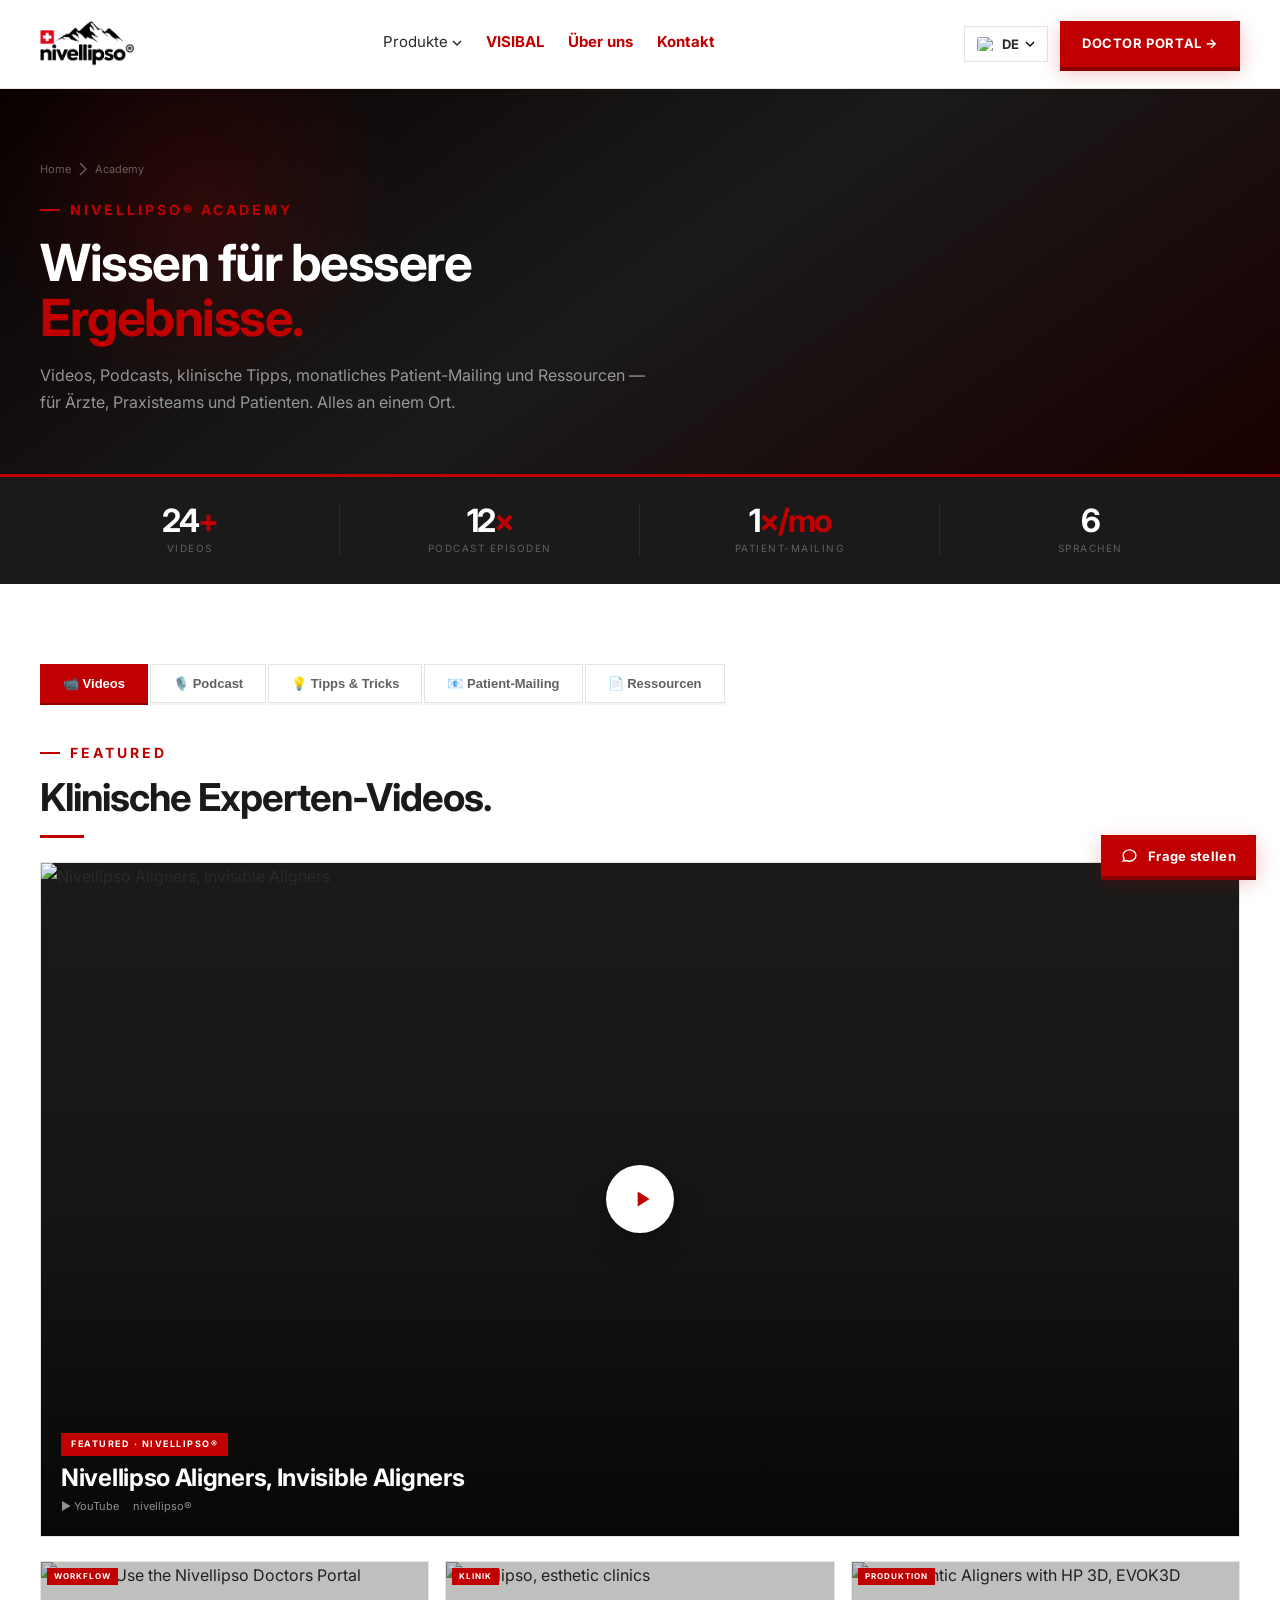
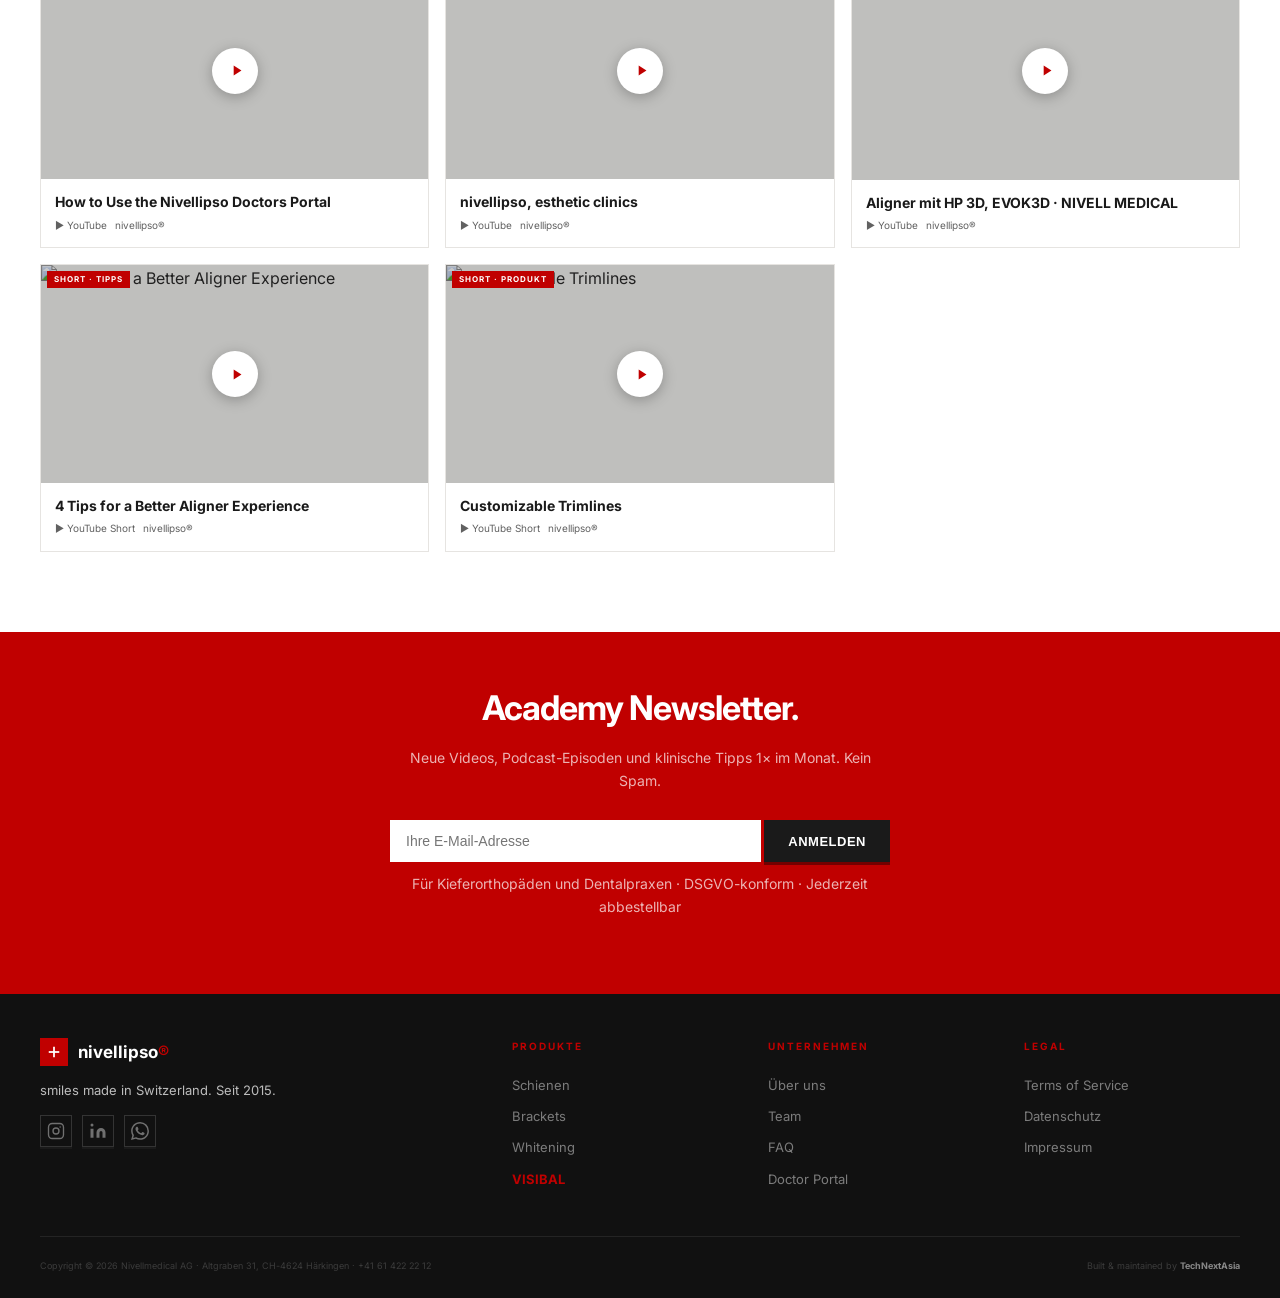
==== commit cc0604a7: "Show proper flag images in lang switcher using flagcdn.com - Replace emoji flags with <img> from fla" ====
--- a/academy/index.html
+++ b/academy/index.html
@@ -158,7 +158,7 @@
 </ul>
 <div style="display:flex;align-items:center;gap:12px;">
 <button class="lang-btn" id="langBtn" aria-label="Sprache wählen">
-<span id="lFlag"></span><span id="lCode">DE</span>
+<span id="lFlag"><img src="https://flagcdn.com/20x15/de.png" alt="de"></span><span id="lCode">DE</span>
 <svg viewBox="0 0 10 6" fill="none" width="10" height="6"><path d="M1 1l4 4 4-4" stroke="#111" stroke-width="1.5"/></svg>
 <div class="lang-dropdown">
 <div class="lang-opt active" data-lang="de" onclick="setNivellLang('de',window.T);updateLangUI('de',this)">Deutsch</div>
--- a/assets/css/nivell-design.css
+++ b/assets/css/nivell-design.css
@@ -139,7 +139,8 @@
 .n-links a.active{color:var(--red);font-weight:700;}
 /* Lang switcher */
 .lang-btn{border:1px solid var(--border);background:none;font-family:'Inter',Arial,sans-serif;font-size:13px;font-weight:700;padding:9px 12px;cursor:pointer;color:var(--text);display:flex;align-items:center;gap:5px;letter-spacing:.5px;position:relative;}
-#lFlag{display:none !important;}
+#lFlag{display:inline-flex;align-items:center;line-height:1;}
+#lFlag img{width:20px;height:14px;object-fit:cover;border-radius:2px;display:block;}
 .lang-dropdown{display:none;position:absolute;top:calc(100% + 2px);right:0;background:white;border:1px solid var(--border);min-width:140px;box-shadow:0 8px 24px rgba(0,0,0,.1);z-index:200;}
 .lang-btn:hover .lang-dropdown,.lang-btn.open .lang-dropdown{display:block;}
 .lang-opt{padding:10px 14px;font-size:13px;cursor:pointer;display:flex;align-items:center;gap:8px;}
@@ -402,8 +403,6 @@
   /* Show lang-btn in nav on mobile, hide social icons */
   nav .n-social{display:none !important;}
   nav .lang-btn{display:flex !important;padding:5px 10px;font-size:12px;font-weight:700;gap:3px;border:1px solid var(--border);}
-  /* Hide flag emoji (renders as "GB" text on many Android devices) — show code text only */
-  nav .lang-btn #lFlag{display:none;}
   nav .lang-btn #lCode{display:inline !important;}
   /* Doctor Portal nav button — compact, no text wrap */
   nav .btn-3d{padding:10px 14px !important;font-size:11px !important;min-height:unset !important;white-space:nowrap;box-shadow:0 3px 0 var(--red-dark) !important;letter-spacing:.4px;}
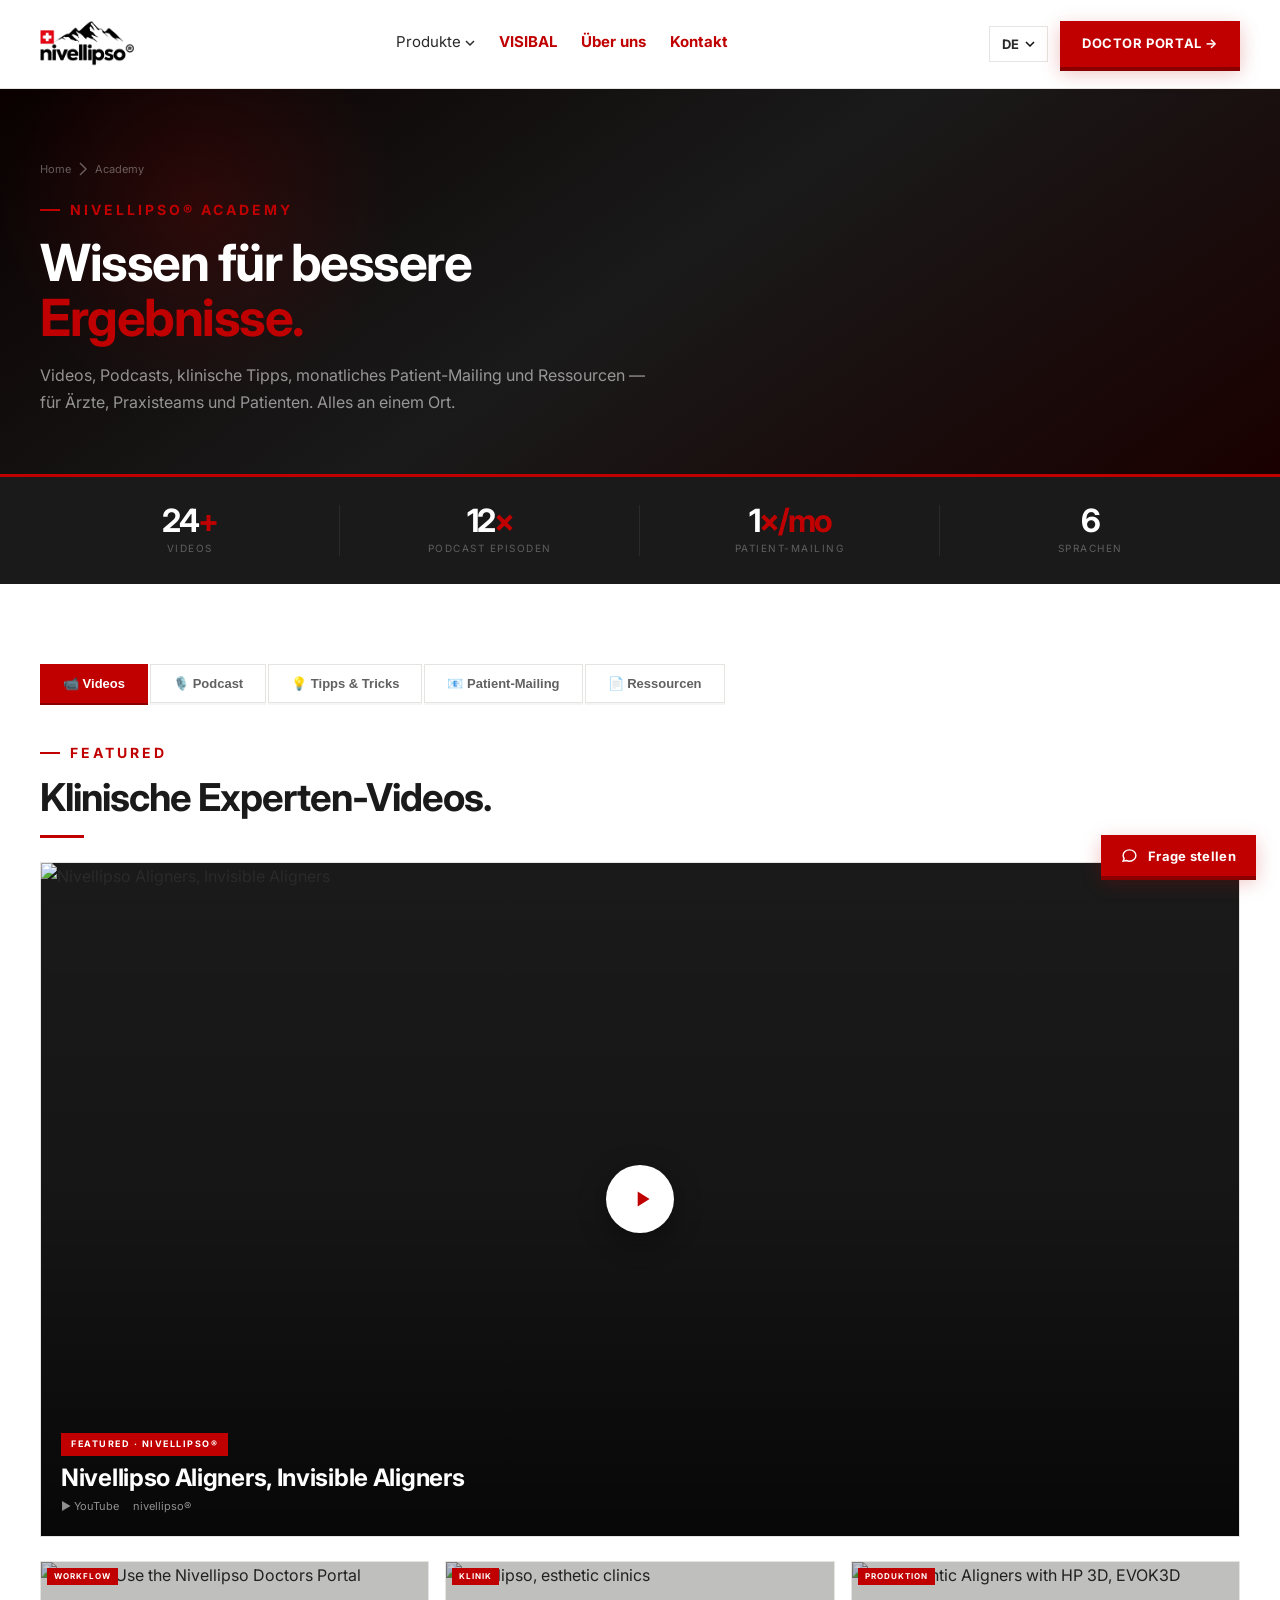
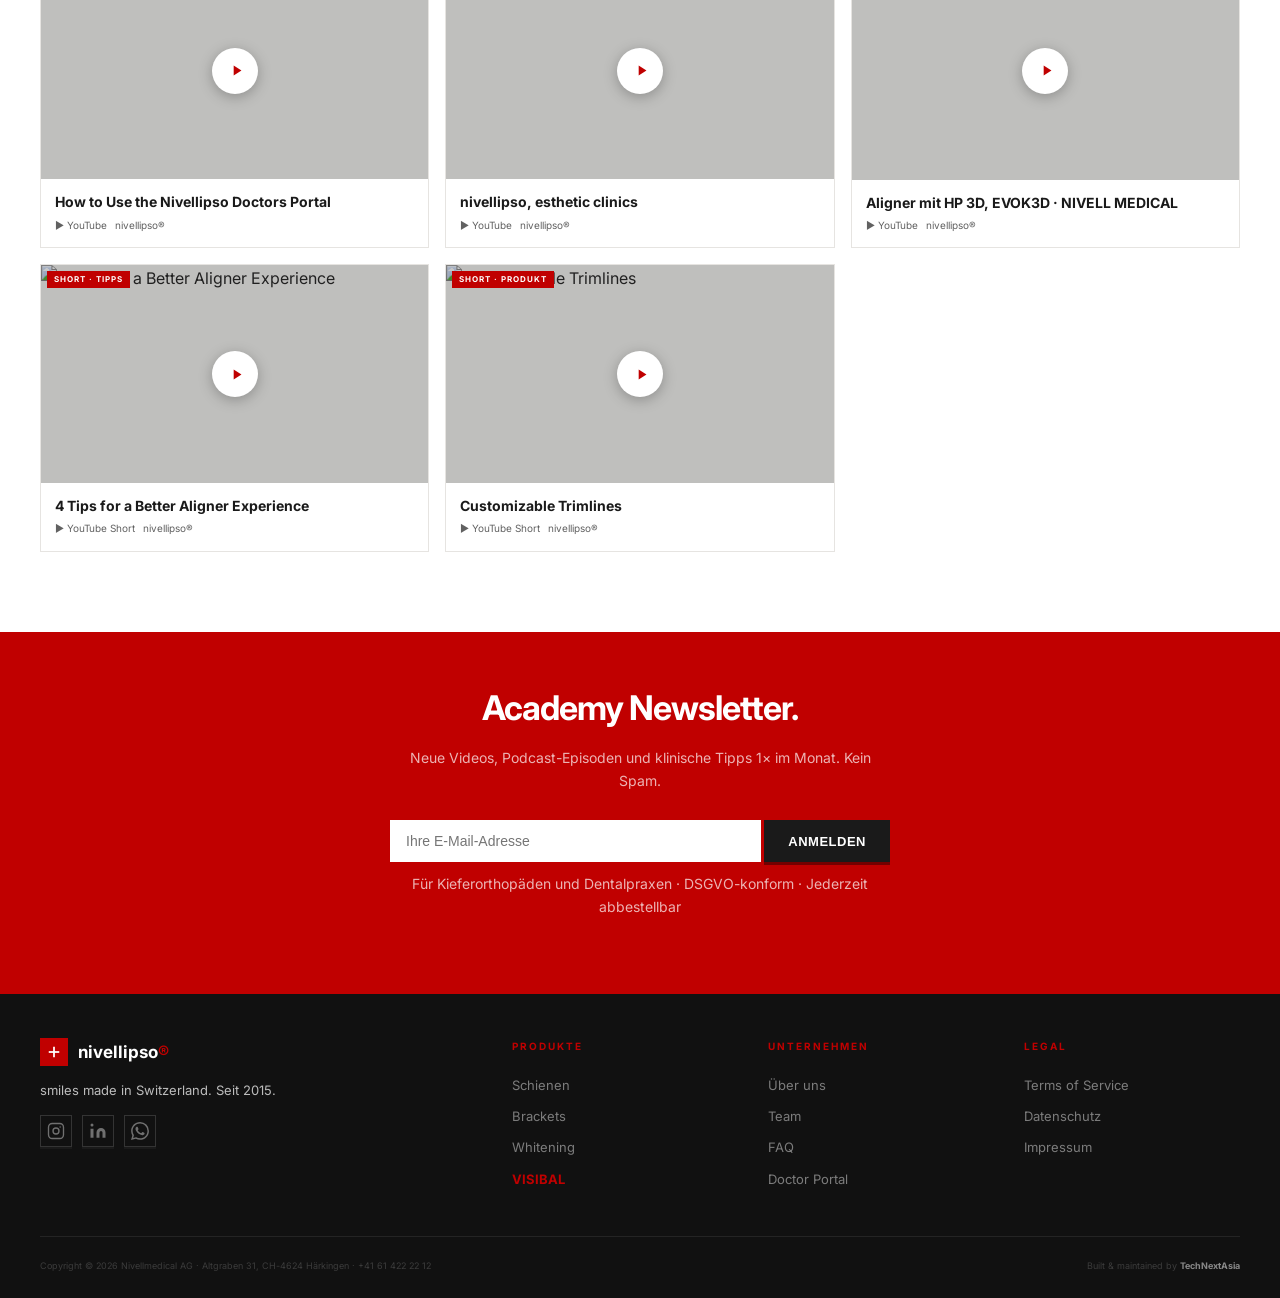
==== commit 61aca708: "Move flag images to dropdown only, button shows DE/EN text only Co-Authored-By: Claude Sonnet 4.6 <n" ====
--- a/academy/index.html
+++ b/academy/index.html
@@ -158,11 +158,11 @@
 </ul>
 <div style="display:flex;align-items:center;gap:12px;">
 <button class="lang-btn" id="langBtn" aria-label="Sprache wählen">
-<span id="lFlag"><img src="https://flagcdn.com/20x15/de.png" alt="de"></span><span id="lCode">DE</span>
+<span id="lFlag"></span><span id="lCode">DE</span>
 <svg viewBox="0 0 10 6" fill="none" width="10" height="6"><path d="M1 1l4 4 4-4" stroke="#111" stroke-width="1.5"/></svg>
 <div class="lang-dropdown">
-<div class="lang-opt active" data-lang="de" onclick="setNivellLang('de',window.T);updateLangUI('de',this)">Deutsch</div>
-<div class="lang-opt" data-lang="en" onclick="setNivellLang('en',window.T);updateLangUI('en',this)">English</div>
+<div class="lang-opt active" data-lang="de" onclick="setNivellLang('de',window.T);updateLangUI('de',this)"><img src="https://flagcdn.com/20x15/de.png" alt="DE"> Deutsch</div>
+<div class="lang-opt" data-lang="en" onclick="setNivellLang('en',window.T);updateLangUI('en',this)"><img src="https://flagcdn.com/20x15/gb.png" alt="EN"> English</div>
 </div>
 </button>
 <a class="btn-3d" href="https://nivellonlign.com/" style="font-size:13px;padding:12px 22px;" target="_blank" data-i18n="n_portal">Doctor Portal →</a>
--- a/assets/css/nivell-design.css
+++ b/assets/css/nivell-design.css
@@ -139,8 +139,8 @@
 .n-links a.active{color:var(--red);font-weight:700;}
 /* Lang switcher */
 .lang-btn{border:1px solid var(--border);background:none;font-family:'Inter',Arial,sans-serif;font-size:13px;font-weight:700;padding:9px 12px;cursor:pointer;color:var(--text);display:flex;align-items:center;gap:5px;letter-spacing:.5px;position:relative;}
-#lFlag{display:inline-flex;align-items:center;line-height:1;}
-#lFlag img{width:20px;height:14px;object-fit:cover;border-radius:2px;display:block;}
+#lFlag{display:none !important;}
+.lang-opt img{width:20px;height:14px;object-fit:cover;border-radius:2px;display:block;flex-shrink:0;}
 .lang-dropdown{display:none;position:absolute;top:calc(100% + 2px);right:0;background:white;border:1px solid var(--border);min-width:140px;box-shadow:0 8px 24px rgba(0,0,0,.1);z-index:200;}
 .lang-btn:hover .lang-dropdown,.lang-btn.open .lang-dropdown{display:block;}
 .lang-opt{padding:10px 14px;font-size:13px;cursor:pointer;display:flex;align-items:center;gap:8px;}
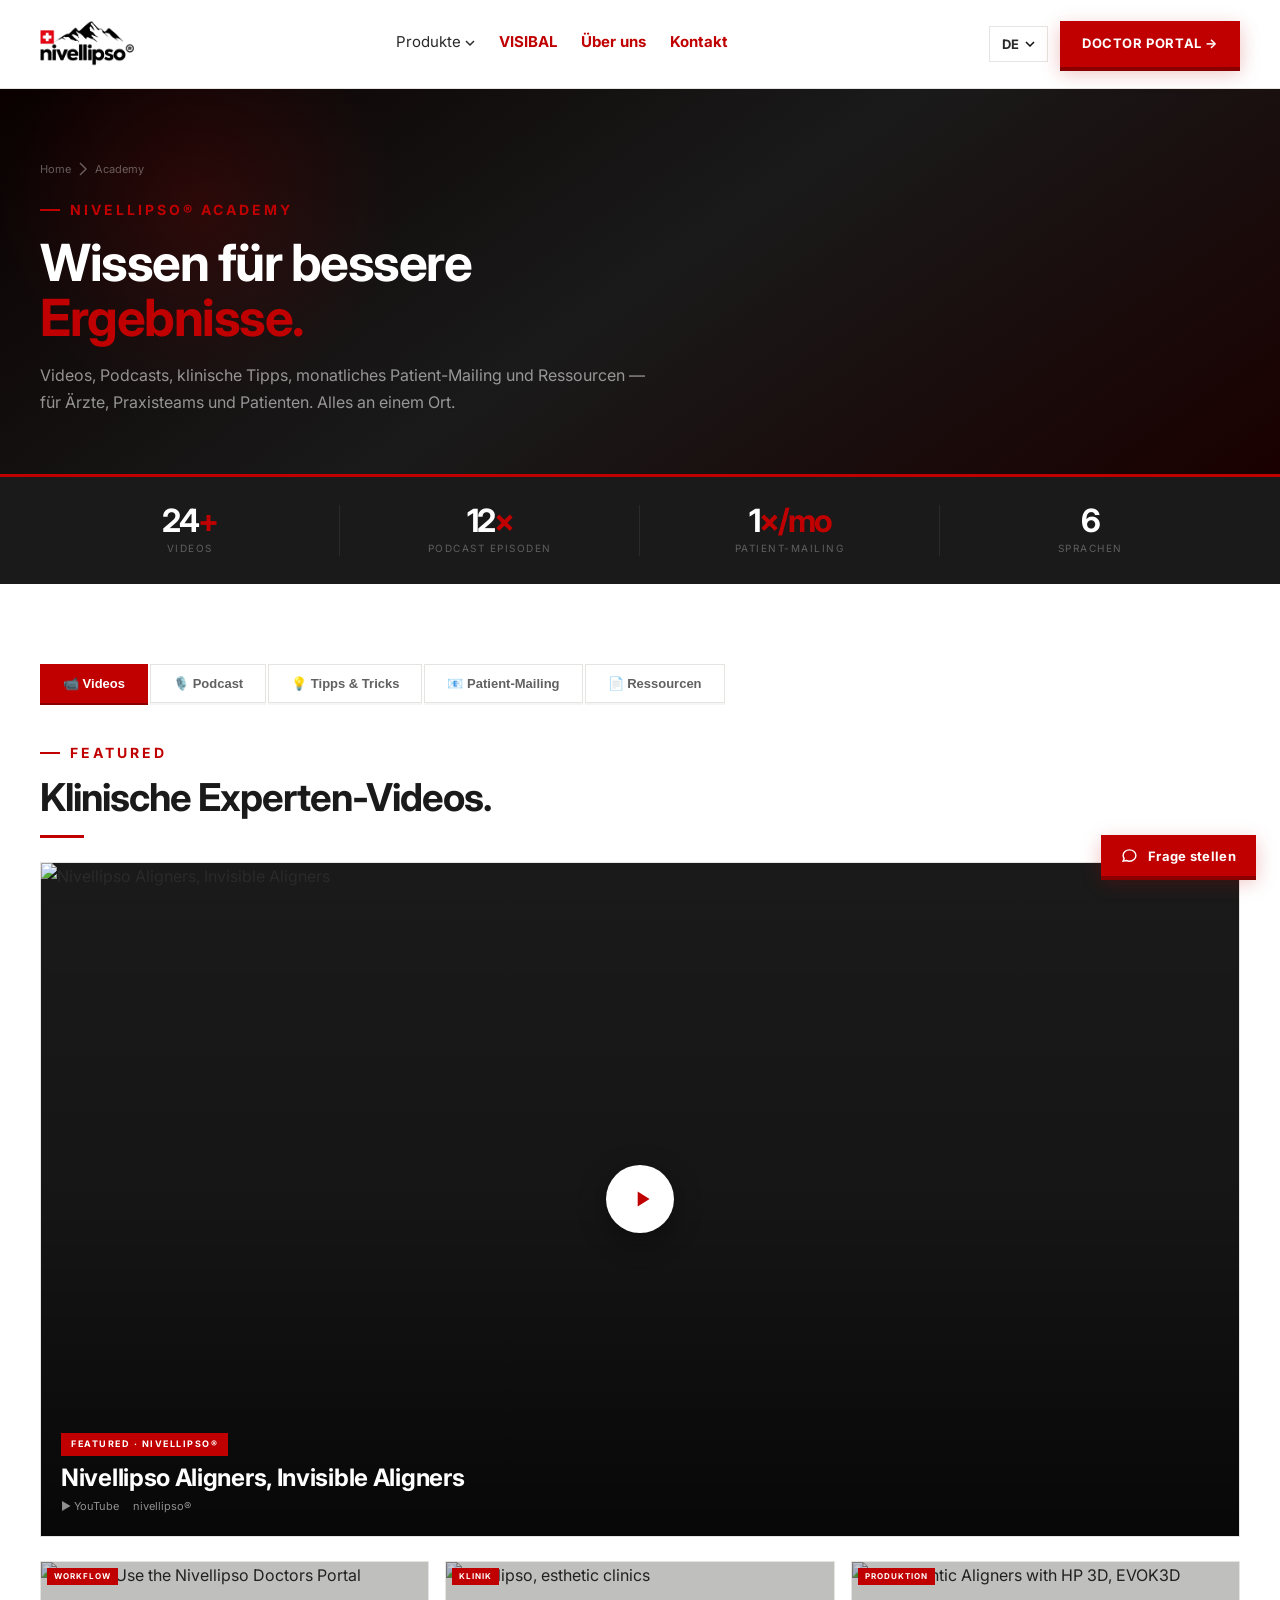
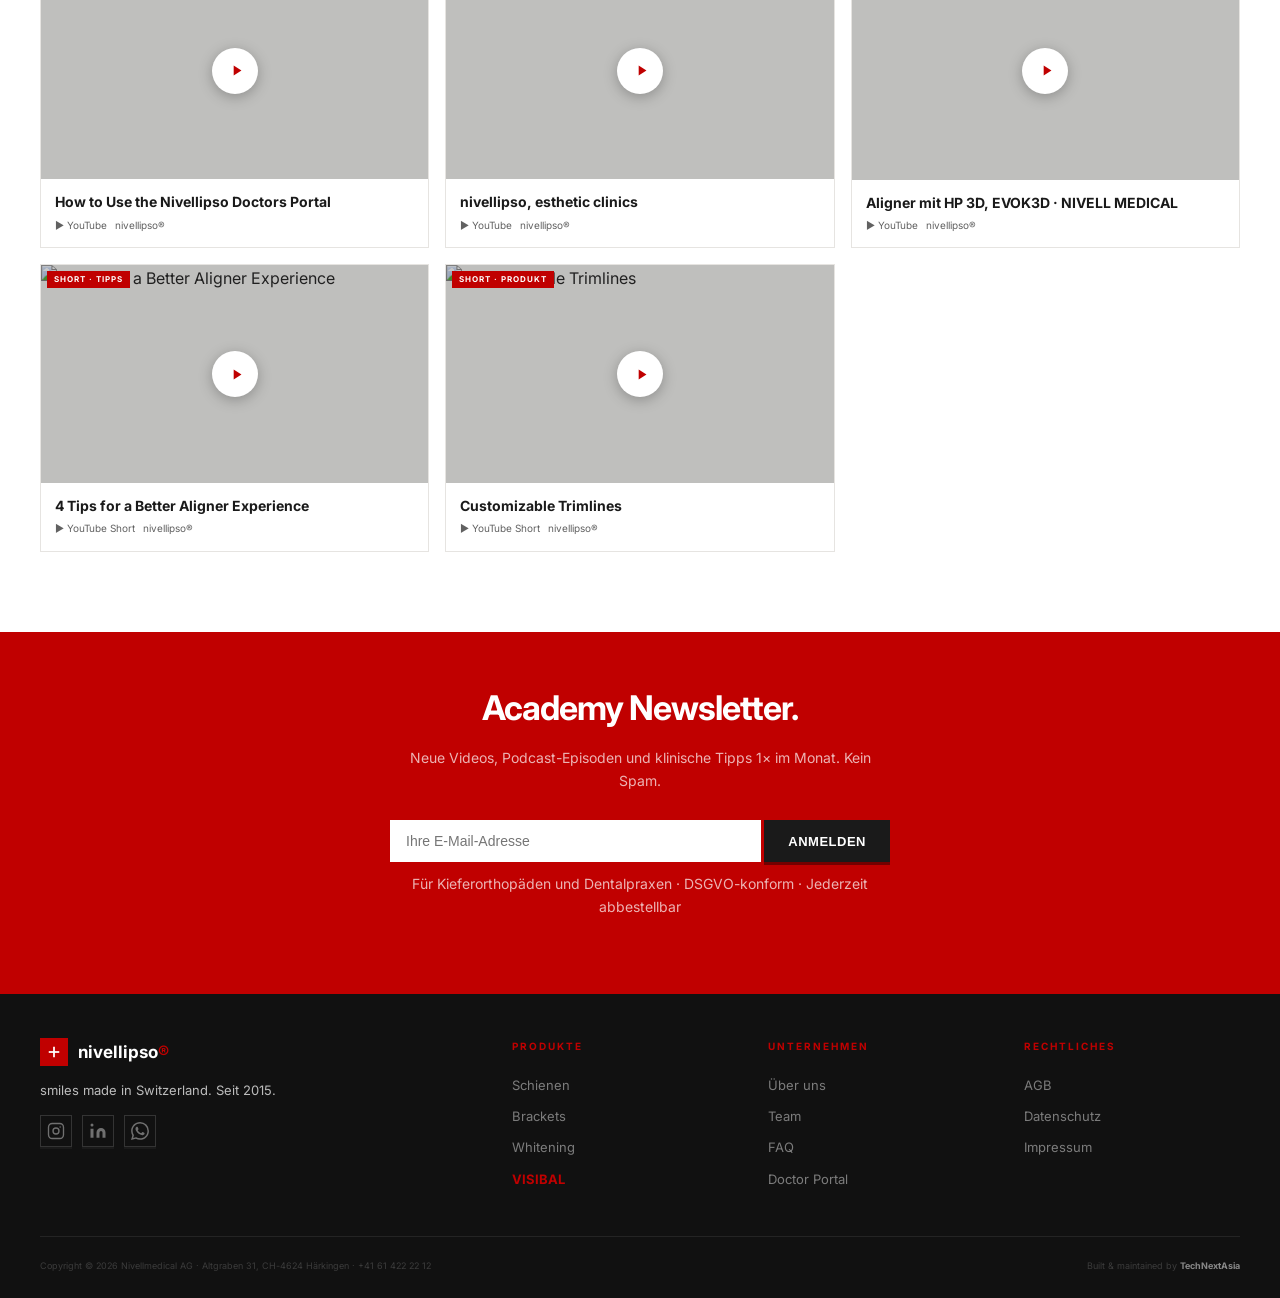
==== commit 29f03c2c: "Fix footer DE translations: Legal->Rechtliches, Terms of Service->AGB All 10 pages + i18n.js updated" ====
--- a/academy/index.html
+++ b/academy/index.html
@@ -299,7 +299,7 @@
 <div id="cat-resources" style="display:none;">
 <div class="n-fade"><div class="t-label" data-i18n="ac_e18">Ressourcen</div><h2 class="t-h2" data-i18n="ac_23">Dokumente &amp; Downloads.</h2><div class="t-rule"></div></div>
 <div class="n-fade" style="display:flex;flex-direction:column;gap:2px;">
-<div onmouseout="this.style.borderColor='var(--border)'" onmouseover="this.style.borderColor='var(--red)'" style="background:white;border:1px solid var(--border);padding:18px 22px;display:flex;align-items:center;gap:14px;transition:border-color .2s;"><div class="ico-3d-sm"><svg fill="none" height="13" stroke="currentColor" stroke-width="2" viewbox="0 0 24 24" width="13"><path d="M9 12h6m-6 4h6m2 5H7a2 2 0 01-2-2V5a2 2 0 012-2h5.586a1 1 0 01.707.293l5.414 5.414a1 1 0 01.293.707V19a2 2 0 01-2 2z"></path></svg></div><div style="flex:1;"><div data-i18n="ac_e90" style="font-size:14px;font-weight:700;color:var(--black);">Preisliste 2026 (CHF)</div><div data-i18n="ac_e91" style="font-size:11px;color:var(--grey);">Gültig ab 01.05.2026 · PDF</div></div><a class="btn-3d-outline" href="dokumente/preisliste-2026.html" target="_blank" style="font-size:11px;padding:6px 14px;">Öffnen</a></div>
+<div onmouseout="this.style.borderColor='var(--border)'" onmouseover="this.style.borderColor='var(--red)'" style="background:white;border:1px solid var(--border);padding:18px 22px;display:flex;align-items:center;gap:14px;transition:border-color .2s;"><div class="ico-3d-sm"><svg fill="none" height="13" stroke="currentColor" stroke-width="2" viewbox="0 0 24 24" width="13"><path d="M9 12h6m-6 4h6m2 5H7a2 2 0 01-2-2V5a2 2 0 012-2h5.586a1 1 0 01.707.293l5.414 5.414a1 1 0 01.293.707V19a2 2 0 01-2 2z"></path></svg></div><div style="flex:1;"><div data-i18n="ac_e90" style="font-size:14px;font-weight:700;color:var(--black);">Preisliste 2026 (CHF)</div><div data-i18n="ac_e91" style="font-size:11px;color:var(--grey);">Gültig ab 01.07.2026 · PDF</div></div><a class="btn-3d-outline" href="dokumente/preisliste-2026.html" target="_blank" style="font-size:11px;padding:6px 14px;">Öffnen</a></div>
 <div onmouseout="this.style.borderColor='var(--border)'" onmouseover="this.style.borderColor='var(--red)'" style="background:white;border:1px solid var(--border);padding:18px 22px;display:flex;align-items:center;gap:14px;transition:border-color .2s;"><div class="ico-3d-sm"><svg fill="none" height="13" stroke="currentColor" stroke-width="2" viewbox="0 0 24 24" width="13"><path d="M9 12h6m-6 4h6m2 5H7a2 2 0 01-2-2V5a2 2 0 012-2h5.586a1 1 0 01.707.293l5.414 5.414a1 1 0 01.293.707V19a2 2 0 01-2 2z"></path></svg></div><div style="flex:1;"><div data-i18n="ac_e92" style="font-size:14px;font-weight:700;color:var(--black);">Patientenaufklärungsbogen</div><div data-i18n="ac_e93" style="font-size:11px;color:var(--grey);">DE / FR / IT / EN · Druckfertig</div></div><a class="btn-3d-outline" href="dokumente/patientenaufklaerung.html" target="_blank" style="font-size:11px;padding:6px 14px;">Öffnen</a></div>
 <div onmouseout="this.style.borderColor='var(--border)'" onmouseover="this.style.borderColor='var(--red)'" style="background:white;border:1px solid var(--border);padding:18px 22px;display:flex;align-items:center;gap:14px;transition:border-color .2s;"><div class="ico-3d-sm"><svg fill="none" height="13" stroke="currentColor" stroke-width="2" viewbox="0 0 24 24" width="13"><path d="M9 12h6m-6 4h6m2 5H7a2 2 0 01-2-2V5a2 2 0 012-2h5.586a1 1 0 01.707.293l5.414 5.414a1 1 0 01.293.707V19a2 2 0 01-2 2z"></path></svg></div><div style="flex:1;"><div data-i18n="ac_e94" style="font-size:14px;font-weight:700;color:var(--black);"> Konformitätserklärung</div><div style="font-size:11px;color:var(--grey);"> </div></div><a class="btn-3d-outline" href="dokumente/konformitaetserklaerung.html" target="_blank" style="font-size:11px;padding:6px 14px;">Öffnen</a></div>
 <div onmouseout="this.style.borderColor='var(--border)'" onmouseover="this.style.borderColor='var(--red)'" style="background:white;border:1px solid var(--border);padding:18px 22px;display:flex;align-items:center;gap:14px;transition:border-color .2s;"><div class="ico-3d-sm"><svg fill="none" height="13" stroke="currentColor" stroke-width="2" viewbox="0 0 24 24" width="13"><path d="M9 12h6m-6 4h6m2 5H7a2 2 0 01-2-2V5a2 2 0 012-2h5.586a1 1 0 01.707.293l5.414 5.414a1 1 0 01.293.707V19a2 2 0 01-2 2z"></path></svg></div><div style="flex:1;"><div data-i18n="ac_e95" style="font-size:14px;font-weight:700;color:var(--black);">Praxis-Onboarding-Kit</div><div data-i18n="ac_e96" style="font-size:11px;color:var(--grey);">Workflow, Portal-Anleitung, Formulare</div></div><a class="btn-3d-outline" href="dokumente/praxis-onboarding-kit.html" target="_blank" style="font-size:11px;padding:6px 14px;">Öffnen</a></div>
@@ -369,9 +369,9 @@
   </ul>
 </div>
 <div class="n-footer-col">
-  <h4 data-i18n="ft_le">Legal</h4>
+  <h4 data-i18n="ft_le">Rechtliches</h4>
   <ul>
-    <li><a href="/agb/" data-i18n="ft_to">Terms of Service</a></li>
+    <li><a href="/agb/" data-i18n="ft_to">AGB</a></li>
     <li><a href="/datenschutz/" data-i18n="ft_pp">Datenschutz</a></li>
     <li><a href="/impressum/" data-i18n="ft_im">Impressum</a></li>
   </ul>
